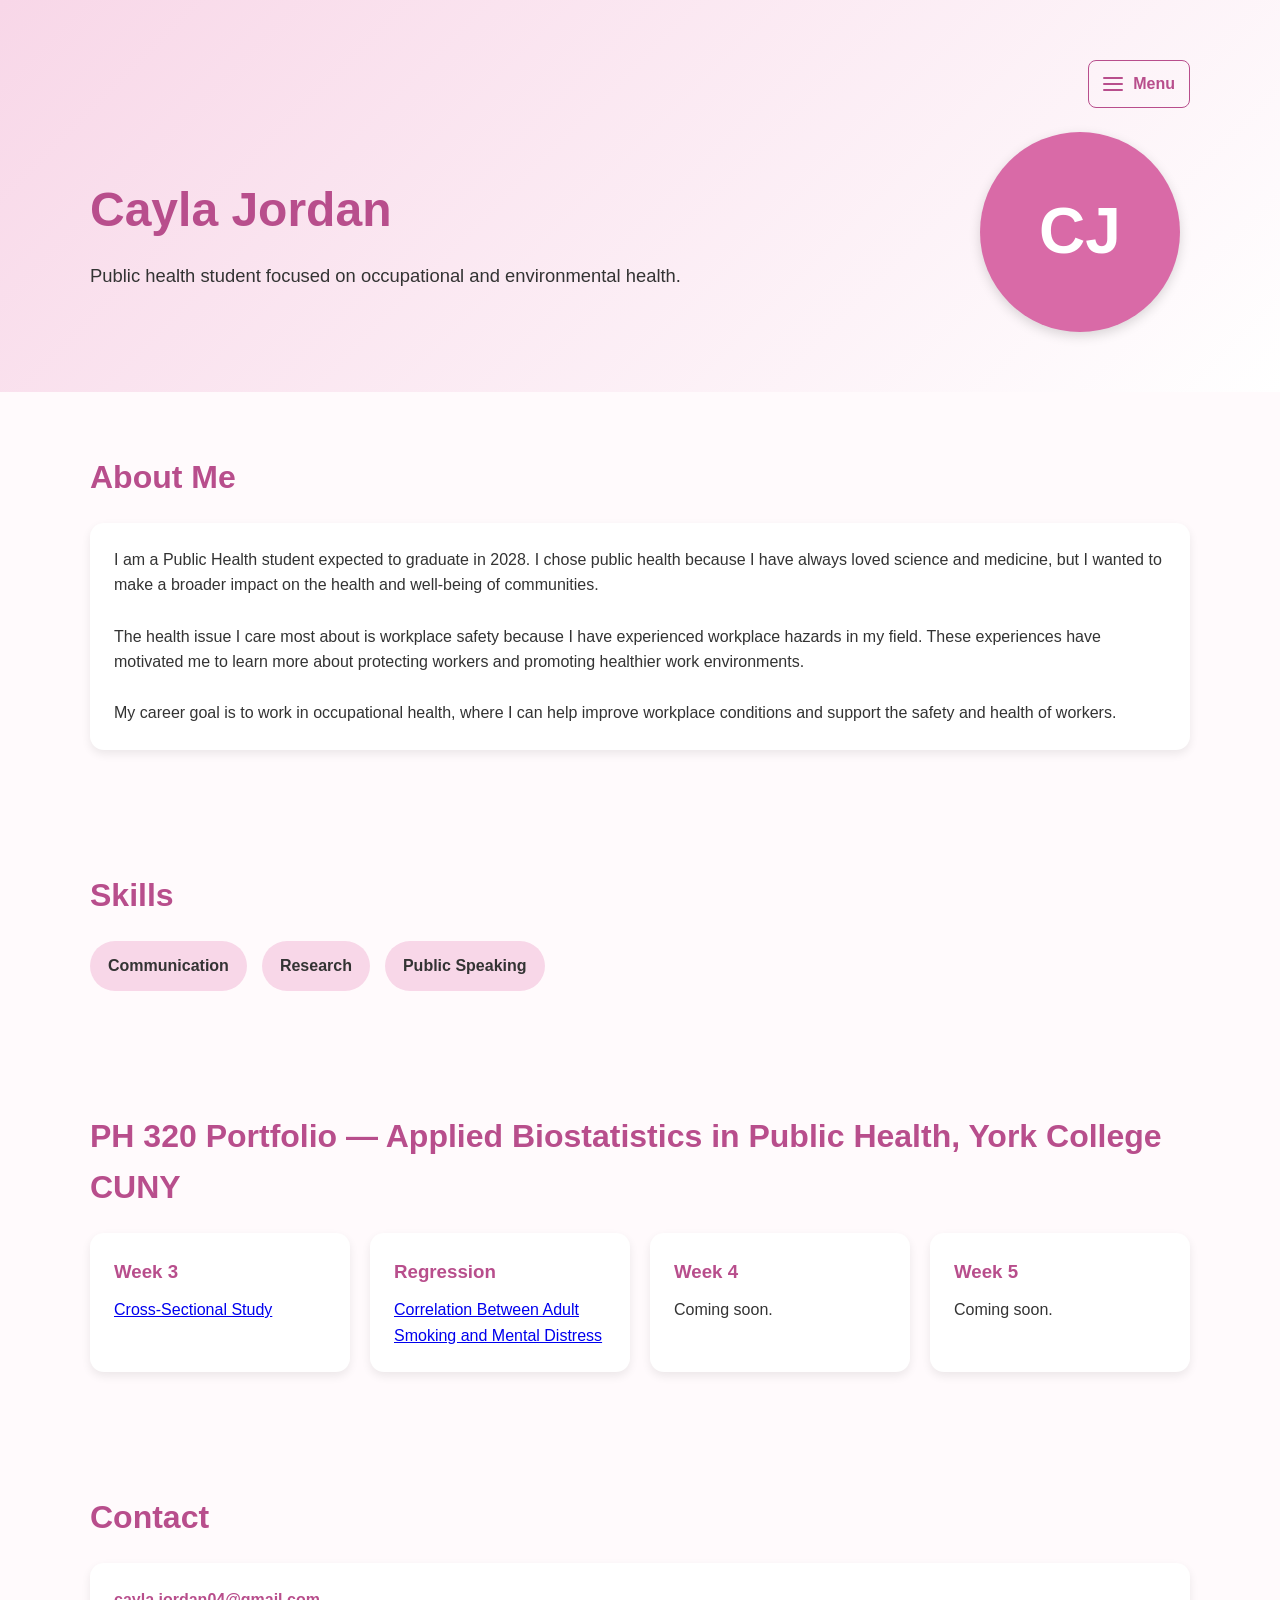
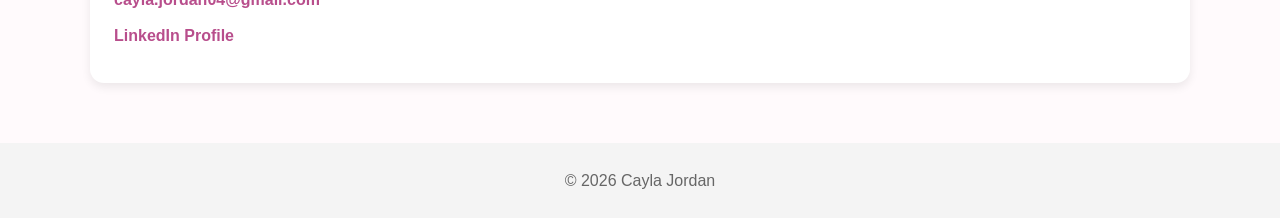
==== index.html @ 88ec2f7d "Add Vercel preview to hamburger menu Co-authored-by: Copilot App <223556219+Copilot@users.noreply.gi" ====
<!DOCTYPE html>
<html lang="en">
<head>
    <meta charset="UTF-8">
    <meta name="viewport" content="width=device-width, initial-scale=1.0">
    <title>Cayla Jordan | Public Health Portfolio</title>
    <style>
        * {
            margin: 0;
            padding: 0;
            box-sizing: border-box;
        }

        :root {
            --primary: #d96aa7;
            --secondary: #f8d7e8;
            --accent: #b84e8c;
            --text: #333333;
            --background: #fffafc;
            --card: #ffffff;
        }

        body {
            font-family: Arial, Helvetica, sans-serif;
            background: var(--background);
            color: var(--text);
            line-height: 1.6;
        }

        .container {
            width: 90%;
            max-width: 1100px;
            margin: 0 auto;
        }

        header {
            background: linear-gradient(135deg, var(--secondary), #ffffff);
            padding: 60px 20px;
        }

        .site-nav {
            display: flex;
            justify-content: flex-end;
            margin-bottom: 24px;
        }

        .menu {
            position: relative;
        }

        .menu summary {
            display: flex;
            align-items: center;
            gap: 10px;
            padding: 10px 14px;
            border: 1px solid var(--accent);
            border-radius: 8px;
            color: var(--accent);
            cursor: pointer;
            font-weight: bold;
            list-style: none;
        }

        .menu summary::-webkit-details-marker {
            display: none;
        }

        .menu summary:focus-visible,
        .menu a:focus-visible {
            outline: 3px solid var(--accent);
            outline-offset: 3px;
        }

        .menu-icon,
        .menu-icon::before,
        .menu-icon::after {
            display: block;
            width: 20px;
            height: 2px;
            border-radius: 2px;
            background: currentColor;
        }

        .menu-icon {
            position: relative;
        }

        .menu-icon::before,
        .menu-icon::after {
            position: absolute;
            left: 0;
            content: "";
        }

        .menu-icon::before {
            top: -6px;
        }

        .menu-icon::after {
            top: 6px;
        }

        .menu-links {
            position: absolute;
            top: calc(100% + 8px);
            right: 0;
            z-index: 1;
            min-width: 220px;
            padding: 8px;
            border-radius: 10px;
            background: var(--card);
            box-shadow: 0 4px 14px rgba(0,0,0,0.15);
            list-style: none;
        }

        .menu-links a {
            display: block;
            padding: 10px 12px;
            border-radius: 6px;
            color: var(--text);
            text-decoration: none;
        }

        .menu-links a:hover {
            background: var(--secondary);
        }

        .hero {
            display: flex;
            align-items: center;
            justify-content: space-between;
            gap: 40px;
            flex-wrap: wrap;
        }

        .hero-text {
            flex: 1;
            min-width: 280px;
        }

        .hero-text h1 {
            font-size: 3rem;
            color: var(--accent);
            margin-bottom: 12px;
        }

        .hero-text p {
            font-size: 1.15rem;
        }

        .photo-area {
            flex: 0 0 220px;
            display: flex;
            justify-content: center;
        }

        .initials-circle {
            width: 200px;
            height: 200px;
            border-radius: 50%;
            background: var(--primary);
            color: white;
            display: flex;
            align-items: center;
            justify-content: center;
            font-size: 4rem;
            font-weight: bold;
            box-shadow: 0 4px 12px rgba(0,0,0,0.15);
        }

        section {
            padding: 60px 0;
        }

        h2 {
            color: var(--accent);
            margin-bottom: 20px;
            font-size: 2rem;
        }

        .card {
            background: var(--card);
            padding: 24px;
            border-radius: 14px;
            box-shadow: 0 4px 10px rgba(0,0,0,0.08);
        }

        .skills-list {
            display: flex;
            flex-wrap: wrap;
            gap: 15px;
        }

        .skill {
            background: var(--secondary);
            color: var(--text);
            padding: 12px 18px;
            border-radius: 25px;
            font-weight: bold;
        }

        .portfolio-grid {
            display: grid;
            grid-template-columns: repeat(auto-fit, minmax(240px, 1fr));
            gap: 20px;
            margin-top: 20px;
        }

        .portfolio-card {
            background: white;
            border-radius: 14px;
            padding: 24px;
            box-shadow: 0 4px 10px rgba(0,0,0,0.08);
        }

        .portfolio-card h3 {
            color: var(--accent);
            margin-bottom: 10px;
        }

        .contact-links a {
            color: var(--accent);
            text-decoration: none;
            display: block;
            margin-bottom: 10px;
            font-weight: bold;
        }

        .contact-links a:hover {
            text-decoration: underline;
        }

        footer {
            text-align: center;
            padding: 25px;
            background: #f4f4f4;
            color: #666;
        }

        @media (max-width: 768px) {
            .hero {
                text-align: center;
                justify-content: center;
            }

            .hero-text h1 {
                font-size: 2.3rem;
            }

            .initials-circle {
                width: 170px;
                height: 170px;
                font-size: 3rem;
            }
        }
    </style>
</head>
<body>

    <header>
        <div class="container">
            <nav class="site-nav" aria-label="Main navigation">
                <details class="menu">
                    <summary aria-label="Toggle navigation menu">
                        <span class="menu-icon" aria-hidden="true"></span>
                        Menu
                    </summary>
                    <ul class="menu-links">
                        <li><a href="#about">About Me</a></li>
                        <li><a href="#skills">Skills</a></li>
                        <li><a href="#portfolio">Portfolio</a></li>
                        <li><a href="cross-sectional.html">Week 3: Cross-Sectional Study</a></li>
                        <li><a href="regression.html">Correlation Between Adult Smoking and Mental Distress</a></li>
                        <li><a href="https://ph-320-jlz5vsaa9-york19.vercel.app/regression.html" target="_blank" rel="noopener noreferrer">Regression Page Preview</a></li>
                        <li><a href="#contact">Contact</a></li>
                    </ul>
                </details>
            </nav>
            <div class="hero">
                <div class="hero-text">
                    <h1>Cayla Jordan</h1>
                    <p>Public health student focused on occupational and environmental health.</p>
                </div>

                <div class="photo-area">
                    <!-- Replace the line below with: <img src="photo.jpg" alt="Cayla Jordan" style="width:200px;height:200px;border-radius:50%;object-fit:cover;"> -->
                    <div class="initials-circle">CJ</div>
                </div>
            </div>
        </div>
    </header>

    <section id="about">
        <div class="container">
            <h2>About Me</h2>
            <div class="card">
                <p>
                    I am a Public Health student expected to graduate in 2028. I chose public health because I have always loved science and medicine, but I wanted to make a broader impact on the health and well-being of communities.
                </p>
                <br>
                <p>
                    The health issue I care most about is workplace safety because I have experienced workplace hazards in my field. These experiences have motivated me to learn more about protecting workers and promoting healthier work environments.
                </p>
                <br>
                <p>
                    My career goal is to work in occupational health, where I can help improve workplace conditions and support the safety and health of workers.
                </p>
            </div>
        </div>
    </section>

    <section id="skills">
        <div class="container">
            <h2>Skills</h2>
            <div class="skills-list">
                <div class="skill">Communication</div>
                <div class="skill">Research</div>
                <div class="skill">Public Speaking</div>
            </div>
        </div>
    </section>

    <section id="portfolio">
        <div class="container">
            <h2>PH 320 Portfolio — Applied Biostatistics in Public Health, York College CUNY</h2>

            <div class="portfolio-grid">

                <div class="portfolio-card">
                    <h3>Week 3</h3>
                    <p><a href="cross-sectional.html">Cross-Sectional Study</a></p>
                </div>

                <div class="portfolio-card">
                    <h3>Regression</h3>
                    <p><a href="regression.html">Correlation Between Adult Smoking and Mental Distress</a></p>
                </div>

                <div class="portfolio-card">
                    <h3>Week 4</h3>
                    <p>Coming soon.</p>
                </div>

                <div class="portfolio-card">
                    <h3>Week 5</h3>
                    <p>Coming soon.</p>
                </div>

            </div>
        </div>
    </section>

    <section id="contact">
        <div class="container">
            <h2>Contact</h2>
            <div class="card contact-links">
                <a href="mailto:cayla.jordan04@gmail.com">cayla.jordan04@gmail.com</a>
                <a href="https://www.linkedin.com/in/cayla-jordan-3b4b7b316/" target="_blank" rel="noopener noreferrer">
                    LinkedIn Profile
                </a>
            </div>
        </div>
    </section>

    <footer>
        <p>&copy; 2026 Cayla Jordan</p>
    </footer>

</body>
</html>
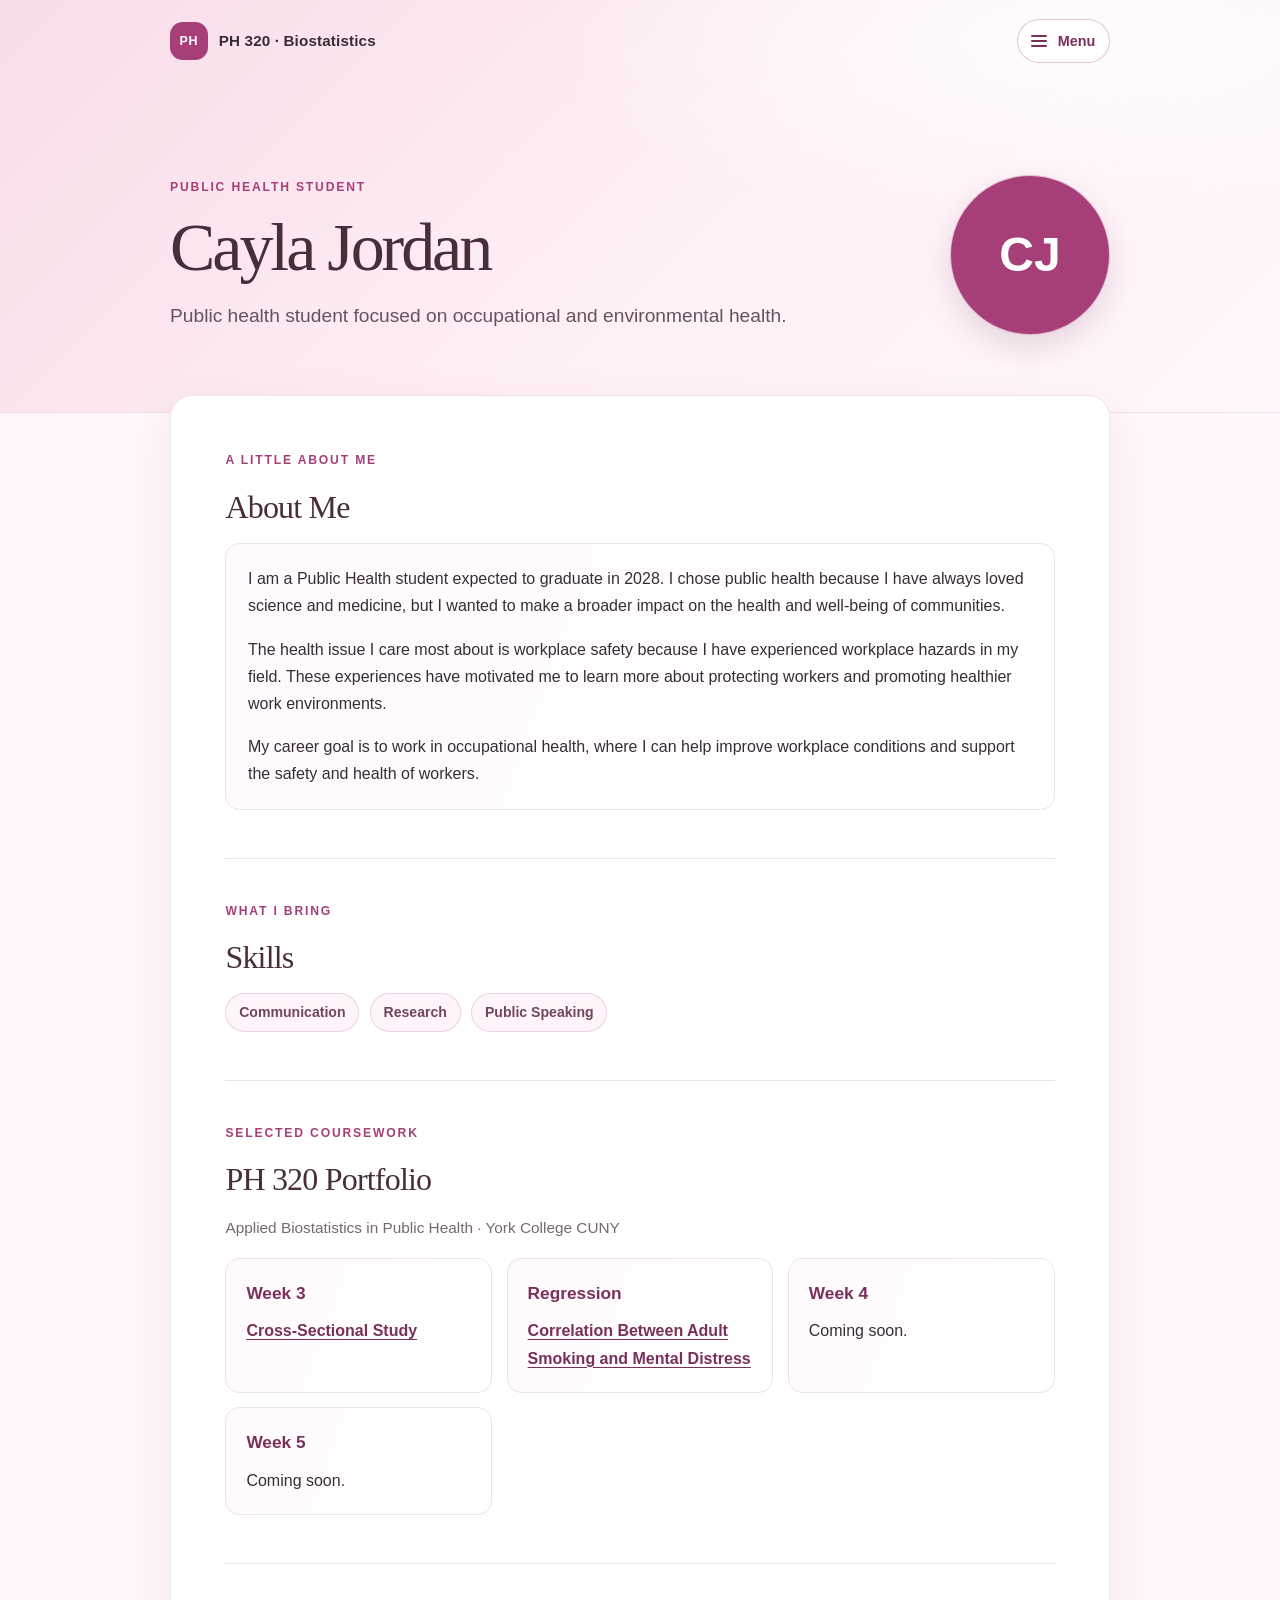
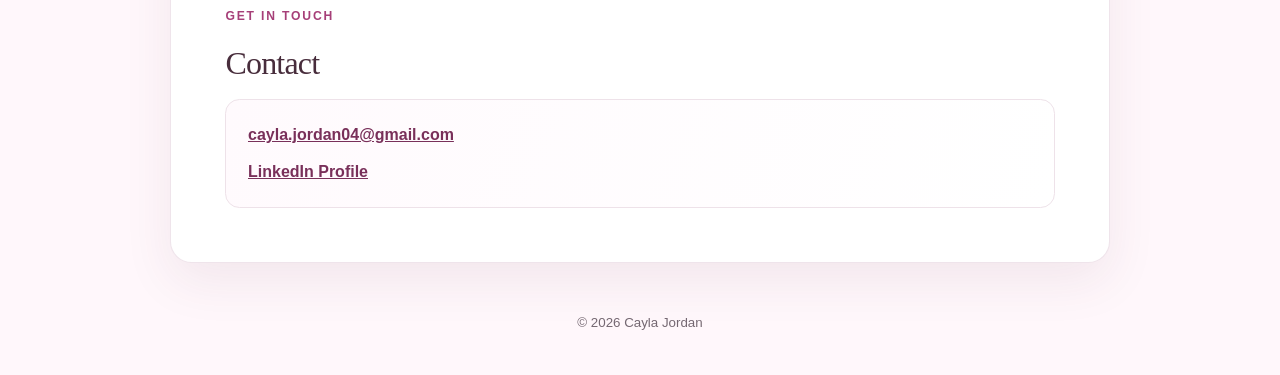
==== commit 8e8f2e0a: "Unify portfolio page styling Co-authored-by: Copilot App <223556219+Copilot@users.noreply.github.com" ====
--- a/index.html
+++ b/index.html
@@ -2,369 +2,110 @@
 <html lang="en">
 <head>
     <meta charset="UTF-8">
-    <meta name="viewport" content="width=device-width, initial-scale=1.0">
+    <meta name="viewport" content="width=device-width, initial-scale=1">
+    <meta name="theme-color" content="#fff7fb">
     <title>Cayla Jordan | Public Health Portfolio</title>
-    <style>
-        * {
-            margin: 0;
-            padding: 0;
-            box-sizing: border-box;
-        }
-
-        :root {
-            --primary: #d96aa7;
-            --secondary: #f8d7e8;
-            --accent: #b84e8c;
-            --text: #333333;
-            --background: #fffafc;
-            --card: #ffffff;
-        }
-
-        body {
-            font-family: Arial, Helvetica, sans-serif;
-            background: var(--background);
-            color: var(--text);
-            line-height: 1.6;
-        }
-
-        .container {
-            width: 90%;
-            max-width: 1100px;
-            margin: 0 auto;
-        }
-
-        header {
-            background: linear-gradient(135deg, var(--secondary), #ffffff);
-            padding: 60px 20px;
-        }
-
-        .site-nav {
-            display: flex;
-            justify-content: flex-end;
-            margin-bottom: 24px;
-        }
-
-        .menu {
-            position: relative;
-        }
-
-        .menu summary {
-            display: flex;
-            align-items: center;
-            gap: 10px;
-            padding: 10px 14px;
-            border: 1px solid var(--accent);
-            border-radius: 8px;
-            color: var(--accent);
-            cursor: pointer;
-            font-weight: bold;
-            list-style: none;
-        }
-
-        .menu summary::-webkit-details-marker {
-            display: none;
-        }
-
-        .menu summary:focus-visible,
-        .menu a:focus-visible {
-            outline: 3px solid var(--accent);
-            outline-offset: 3px;
-        }
-
-        .menu-icon,
-        .menu-icon::before,
-        .menu-icon::after {
-            display: block;
-            width: 20px;
-            height: 2px;
-            border-radius: 2px;
-            background: currentColor;
-        }
-
-        .menu-icon {
-            position: relative;
-        }
-
-        .menu-icon::before,
-        .menu-icon::after {
-            position: absolute;
-            left: 0;
-            content: "";
-        }
-
-        .menu-icon::before {
-            top: -6px;
-        }
-
-        .menu-icon::after {
-            top: 6px;
-        }
-
-        .menu-links {
-            position: absolute;
-            top: calc(100% + 8px);
-            right: 0;
-            z-index: 1;
-            min-width: 220px;
-            padding: 8px;
-            border-radius: 10px;
-            background: var(--card);
-            box-shadow: 0 4px 14px rgba(0,0,0,0.15);
-            list-style: none;
-        }
-
-        .menu-links a {
-            display: block;
-            padding: 10px 12px;
-            border-radius: 6px;
-            color: var(--text);
-            text-decoration: none;
-        }
-
-        .menu-links a:hover {
-            background: var(--secondary);
-        }
-
-        .hero {
-            display: flex;
-            align-items: center;
-            justify-content: space-between;
-            gap: 40px;
-            flex-wrap: wrap;
-        }
-
-        .hero-text {
-            flex: 1;
-            min-width: 280px;
-        }
-
-        .hero-text h1 {
-            font-size: 3rem;
-            color: var(--accent);
-            margin-bottom: 12px;
-        }
-
-        .hero-text p {
-            font-size: 1.15rem;
-        }
-
-        .photo-area {
-            flex: 0 0 220px;
-            display: flex;
-            justify-content: center;
-        }
-
-        .initials-circle {
-            width: 200px;
-            height: 200px;
-            border-radius: 50%;
-            background: var(--primary);
-            color: white;
-            display: flex;
-            align-items: center;
-            justify-content: center;
-            font-size: 4rem;
-            font-weight: bold;
-            box-shadow: 0 4px 12px rgba(0,0,0,0.15);
-        }
-
-        section {
-            padding: 60px 0;
-        }
-
-        h2 {
-            color: var(--accent);
-            margin-bottom: 20px;
-            font-size: 2rem;
-        }
-
-        .card {
-            background: var(--card);
-            padding: 24px;
-            border-radius: 14px;
-            box-shadow: 0 4px 10px rgba(0,0,0,0.08);
-        }
-
-        .skills-list {
-            display: flex;
-            flex-wrap: wrap;
-            gap: 15px;
-        }
-
-        .skill {
-            background: var(--secondary);
-            color: var(--text);
-            padding: 12px 18px;
-            border-radius: 25px;
-            font-weight: bold;
-        }
-
-        .portfolio-grid {
-            display: grid;
-            grid-template-columns: repeat(auto-fit, minmax(240px, 1fr));
-            gap: 20px;
-            margin-top: 20px;
-        }
-
-        .portfolio-card {
-            background: white;
-            border-radius: 14px;
-            padding: 24px;
-            box-shadow: 0 4px 10px rgba(0,0,0,0.08);
-        }
-
-        .portfolio-card h3 {
-            color: var(--accent);
-            margin-bottom: 10px;
-        }
-
-        .contact-links a {
-            color: var(--accent);
-            text-decoration: none;
-            display: block;
-            margin-bottom: 10px;
-            font-weight: bold;
-        }
-
-        .contact-links a:hover {
-            text-decoration: underline;
-        }
-
-        footer {
-            text-align: center;
-            padding: 25px;
-            background: #f4f4f4;
-            color: #666;
-        }
-
-        @media (max-width: 768px) {
-            .hero {
-                text-align: center;
-                justify-content: center;
-            }
-
-            .hero-text h1 {
-                font-size: 2.3rem;
-            }
-
-            .initials-circle {
-                width: 170px;
-                height: 170px;
-                font-size: 3rem;
-            }
-        }
-    </style>
+    <link rel="stylesheet" href="site.css">
 </head>
 <body>
+    <header class="site-header">
+        <nav class="nav-bar" aria-label="Main navigation">
+            <a class="brand" href="index.html">
+                <span class="brand-mark" aria-hidden="true">PH</span>
+                <span>PH 320 <span aria-hidden="true">·</span> Biostatistics</span>
+            </a>
+            <details class="menu">
+                <summary aria-label="Toggle navigation menu">
+                    <span class="menu-icon" aria-hidden="true"></span>
+                    Menu
+                </summary>
+                <ul class="menu-links">
+                    <li><a href="index.html#about">About Me</a></li>
+                    <li><a href="index.html#skills">Skills</a></li>
+                    <li><a href="index.html#portfolio">Portfolio</a></li>
+                    <li><a href="cross-sectional.html">Week 3: Cross-Sectional Study</a></li>
+                    <li><a href="regression.html">Correlation Between Adult Smoking and Mental Distress</a></li>
+                    <li><a href="ttest.html">T-test: Does Your Writing Hand Beat Your Other Hand?</a></li>
+                    <li><a href="index.html#contact">Contact</a></li>
+                </ul>
+            </details>
+        </nav>
 
-    <header>
-        <div class="container">
-            <nav class="site-nav" aria-label="Main navigation">
-                <details class="menu">
-                    <summary aria-label="Toggle navigation menu">
-                        <span class="menu-icon" aria-hidden="true"></span>
-                        Menu
-                    </summary>
-                    <ul class="menu-links">
-                        <li><a href="#about">About Me</a></li>
-                        <li><a href="#skills">Skills</a></li>
-                        <li><a href="#portfolio">Portfolio</a></li>
-                        <li><a href="cross-sectional.html">Week 3: Cross-Sectional Study</a></li>
-                        <li><a href="regression.html">Correlation Between Adult Smoking and Mental Distress</a></li>
-                        <li><a href="https://ph-320-jlz5vsaa9-york19.vercel.app/regression.html" target="_blank" rel="noopener noreferrer">Regression Page Preview</a></li>
-                        <li><a href="#contact">Contact</a></li>
-                    </ul>
-                </details>
-            </nav>
-            <div class="hero">
-                <div class="hero-text">
-                    <h1>Cayla Jordan</h1>
-                    <p>Public health student focused on occupational and environmental health.</p>
-                </div>
-
-                <div class="photo-area">
-                    <!-- Replace the line below with: <img src="photo.jpg" alt="Cayla Jordan" style="width:200px;height:200px;border-radius:50%;object-fit:cover;"> -->
-                    <div class="initials-circle">CJ</div>
-                </div>
+        <div class="hero home-hero">
+            <div class="hero-copy">
+                <p class="eyebrow">Public Health Student</p>
+                <h1>Cayla Jordan</h1>
+                <p class="hero-description">Public health student focused on occupational and environmental health.</p>
             </div>
+            <div class="initials-circle" aria-label="Cayla Jordan">CJ</div>
         </div>
     </header>
 
-    <section id="about">
-        <div class="container">
+    <main class="page-main">
+        <section id="about">
+            <p class="eyebrow">A little about me</p>
             <h2>About Me</h2>
-            <div class="card">
+            <div class="copy-card">
                 <p>
                     I am a Public Health student expected to graduate in 2028. I chose public health because I have always loved science and medicine, but I wanted to make a broader impact on the health and well-being of communities.
                 </p>
-                <br>
                 <p>
                     The health issue I care most about is workplace safety because I have experienced workplace hazards in my field. These experiences have motivated me to learn more about protecting workers and promoting healthier work environments.
                 </p>
-                <br>
                 <p>
                     My career goal is to work in occupational health, where I can help improve workplace conditions and support the safety and health of workers.
                 </p>
             </div>
-        </div>
-    </section>
+        </section>
 
-    <section id="skills">
-        <div class="container">
+        <section id="skills">
+            <p class="eyebrow">What I bring</p>
             <h2>Skills</h2>
             <div class="skills-list">
-                <div class="skill">Communication</div>
-                <div class="skill">Research</div>
-                <div class="skill">Public Speaking</div>
+                <span class="skill">Communication</span>
+                <span class="skill">Research</span>
+                <span class="skill">Public Speaking</span>
             </div>
-        </div>
-    </section>
+        </section>
 
-    <section id="portfolio">
-        <div class="container">
-            <h2>PH 320 Portfolio — Applied Biostatistics in Public Health, York College CUNY</h2>
-
+        <section id="portfolio">
+            <p class="eyebrow">Selected coursework</p>
+            <h2>PH 320 Portfolio</h2>
+            <p class="section-intro">Applied Biostatistics in Public Health · York College CUNY</p>
             <div class="portfolio-grid">
-
-                <div class="portfolio-card">
+                <article class="portfolio-card">
                     <h3>Week 3</h3>
                     <p><a href="cross-sectional.html">Cross-Sectional Study</a></p>
-                </div>
-
-                <div class="portfolio-card">
+                </article>
+                <article class="portfolio-card">
                     <h3>Regression</h3>
                     <p><a href="regression.html">Correlation Between Adult Smoking and Mental Distress</a></p>
-                </div>
-
-                <div class="portfolio-card">
+                </article>
+                <article class="portfolio-card">
                     <h3>Week 4</h3>
                     <p>Coming soon.</p>
-                </div>
-
-                <div class="portfolio-card">
+                </article>
+                <article class="portfolio-card">
                     <h3>Week 5</h3>
                     <p>Coming soon.</p>
-                </div>
+                </article>
+            </div>
+        </section>
 
-            </div>
-        </div>
-    </section>
-
-    <section id="contact">
-        <div class="container">
+        <section id="contact">
+            <p class="eyebrow">Get in touch</p>
             <h2>Contact</h2>
-            <div class="card contact-links">
+            <div class="copy-card contact-links">
                 <a href="mailto:cayla.jordan04@gmail.com">cayla.jordan04@gmail.com</a>
                 <a href="https://www.linkedin.com/in/cayla-jordan-3b4b7b316/" target="_blank" rel="noopener noreferrer">
                     LinkedIn Profile
                 </a>
             </div>
-        </div>
-    </section>
+        </section>
+    </main>
 
-    <footer>
-        <p>&copy; 2026 Cayla Jordan</p>
+    <footer class="site-footer">
+        <small>&copy; 2026 Cayla Jordan</small>
     </footer>
-
 </body>
 </html>
--- a/site.css
+++ b/site.css
@@ -0,0 +1,558 @@
+:root {
+  color-scheme: light;
+  font-family: Arial, Helvetica, sans-serif;
+  color: #382d36;
+  background: #fff7fb;
+  font-synthesis: none;
+  text-rendering: optimizeLegibility;
+  --ink: #382d36;
+  --muted: #756872;
+  --accent: #a63f78;
+  --accent-dark: #79305a;
+  --pink: #f7dce9;
+  --paper: #fff;
+  --line: #eee2e9;
+  --shadow: 0 18px 50px rgba(90, 43, 69, 0.08);
+}
+
+* {
+  box-sizing: border-box;
+}
+
+html {
+  scroll-behavior: smooth;
+}
+
+body {
+  min-width: 320px;
+  margin: 0;
+  background: #fff7fb;
+  color: var(--ink);
+  line-height: 1.7;
+}
+
+a {
+  color: var(--accent-dark);
+}
+
+a:focus-visible,
+summary:focus-visible {
+  outline: 3px solid #cf76a2;
+  outline-offset: 4px;
+  border-radius: 3px;
+}
+
+.site-header {
+  border-bottom: 1px solid #f1dce7;
+  background:
+    radial-gradient(ellipse at 85% 10%, rgba(255, 255, 255, 0.78), transparent 36%),
+    linear-gradient(135deg, #f8dce9 0%, #fff0f6 55%, #fff7fb 100%);
+}
+
+.nav-bar,
+.hero,
+.page-main,
+.site-footer {
+  width: min(100% - 2.5rem, 940px);
+  margin-inline: auto;
+}
+
+.nav-bar {
+  display: flex;
+  align-items: center;
+  justify-content: space-between;
+  gap: 1rem;
+  padding-block: 1.2rem;
+}
+
+.brand {
+  display: inline-flex;
+  align-items: center;
+  gap: 0.7rem;
+  color: var(--ink);
+  font-size: 0.95rem;
+  font-weight: 700;
+  letter-spacing: 0.01em;
+  text-decoration: none;
+}
+
+.brand-mark {
+  display: grid;
+  width: 2.35rem;
+  aspect-ratio: 1;
+  place-items: center;
+  border-radius: 0.8rem;
+  background: var(--accent);
+  color: white;
+  font-size: 0.78rem;
+  letter-spacing: 0.06em;
+}
+
+.menu {
+  position: relative;
+}
+
+.menu summary {
+  display: inline-flex;
+  align-items: center;
+  gap: 0.65rem;
+  padding: 0.55rem 0.85rem;
+  border: 1px solid rgba(166, 63, 120, 0.3);
+  border-radius: 999px;
+  background: rgba(255, 255, 255, 0.55);
+  color: var(--accent-dark);
+  cursor: pointer;
+  font-size: 0.9rem;
+  font-weight: 700;
+  list-style: none;
+}
+
+.menu summary::-webkit-details-marker {
+  display: none;
+}
+
+.menu-icon,
+.menu-icon::before,
+.menu-icon::after {
+  display: block;
+  width: 1rem;
+  height: 2px;
+  border-radius: 2px;
+  background: currentColor;
+}
+
+.menu-icon {
+  position: relative;
+}
+
+.menu-icon::before,
+.menu-icon::after {
+  position: absolute;
+  left: 0;
+  content: "";
+}
+
+.menu-icon::before {
+  top: -5px;
+}
+
+.menu-icon::after {
+  top: 5px;
+}
+
+.menu-links {
+  position: absolute;
+  top: calc(100% + 0.6rem);
+  right: 0;
+  z-index: 2;
+  width: max-content;
+  min-width: 230px;
+  max-width: min(340px, calc(100vw - 2rem));
+  margin: 0;
+  padding: 0.5rem;
+  border: 1px solid var(--line);
+  border-radius: 0.9rem;
+  background: var(--paper);
+  box-shadow: var(--shadow);
+  list-style: none;
+}
+
+.menu-links a {
+  display: block;
+  padding: 0.6rem 0.75rem;
+  border-radius: 0.55rem;
+  color: var(--ink);
+  font-size: 0.9rem;
+  text-decoration: none;
+}
+
+.menu-links a:hover {
+  background: #fff4f9;
+  color: var(--accent-dark);
+}
+
+.hero {
+  padding-block: clamp(3rem, 8vw, 5.8rem) clamp(3rem, 7vw, 4.8rem);
+}
+
+.home-hero {
+  display: flex;
+  align-items: center;
+  justify-content: space-between;
+  gap: 2.5rem;
+}
+
+.hero-copy {
+  max-width: 690px;
+}
+
+.eyebrow {
+  margin: 0 0 0.8rem;
+  color: var(--accent);
+  font-size: 0.76rem;
+  font-weight: 700;
+  letter-spacing: 0.15em;
+  text-transform: uppercase;
+}
+
+h1,
+h2,
+h3,
+p {
+  margin-top: 0;
+}
+
+h1,
+h2 {
+  color: #482d3c;
+  font-family: Georgia, "Times New Roman", serif;
+  font-weight: 500;
+}
+
+h1 {
+  max-width: 780px;
+  margin-bottom: 1rem;
+  font-size: clamp(2.35rem, 6vw, 4.25rem);
+  letter-spacing: -0.045em;
+  line-height: 1.08;
+}
+
+h2 {
+  margin-bottom: 1rem;
+  font-size: clamp(1.55rem, 3vw, 2rem);
+  letter-spacing: -0.025em;
+  line-height: 1.25;
+}
+
+h3 {
+  margin-bottom: 0.6rem;
+  color: var(--accent-dark);
+  font-size: 1.08rem;
+}
+
+.hero-description,
+.meta {
+  max-width: 650px;
+  margin-bottom: 0;
+  color: #65535e;
+  font-size: clamp(1.05rem, 2vw, 1.2rem);
+}
+
+.study-tags {
+  display: flex;
+  flex-wrap: wrap;
+  gap: 0.55rem;
+  margin: 1.5rem 0 0;
+  padding: 0;
+  list-style: none;
+}
+
+.study-tags li {
+  padding: 0.35rem 0.75rem;
+  border: 1px solid rgba(166, 63, 120, 0.18);
+  border-radius: 999px;
+  background: rgba(255, 255, 255, 0.58);
+  color: #71465c;
+  font-size: 0.84rem;
+  font-weight: 600;
+}
+
+.meta {
+  margin-top: 1rem;
+  font-size: 0.95rem;
+}
+
+.initials-circle {
+  display: grid;
+  width: 10rem;
+  flex: 0 0 10rem;
+  aspect-ratio: 1;
+  place-items: center;
+  border: 1px solid rgba(255, 255, 255, 0.65);
+  border-radius: 50%;
+  background: var(--accent);
+  box-shadow: 0 12px 30px rgba(90, 43, 69, 0.15);
+  color: white;
+  font-size: 3rem;
+  font-weight: 700;
+}
+
+.page-main {
+  position: relative;
+  margin-top: -1.15rem;
+  margin-bottom: 3rem;
+  padding: clamp(1.4rem, 5vw, 3.4rem);
+  border: 1px solid rgba(238, 226, 233, 0.9);
+  border-radius: 1.35rem;
+  background: var(--paper);
+  box-shadow: var(--shadow);
+}
+
+.page-main > section + section,
+.article-section + .article-section {
+  margin-top: 3rem;
+  padding-top: 2.6rem;
+  border-top: 1px solid var(--line);
+}
+
+.page-main p {
+  margin-bottom: 1rem;
+}
+
+.page-main p:last-child {
+  margin-bottom: 0;
+}
+
+.card,
+.copy-card {
+  padding: 1.35rem;
+  border: 1px solid var(--line);
+  border-radius: 0.9rem;
+  background: linear-gradient(110deg, #fffafd, #fff);
+}
+
+.skills-list {
+  display: flex;
+  flex-wrap: wrap;
+  gap: 0.65rem;
+}
+
+.skill,
+.study-tags li {
+  padding: 0.4rem 0.8rem;
+  border: 1px solid rgba(166, 63, 120, 0.18);
+  border-radius: 999px;
+  background: #fff4f9;
+  color: #71465c;
+  font-size: 0.88rem;
+  font-weight: 600;
+}
+
+.portfolio-grid {
+  display: grid;
+  grid-template-columns: repeat(auto-fit, minmax(min(100%, 220px), 1fr));
+  gap: 0.9rem;
+}
+
+.portfolio-card {
+  padding: 1.25rem;
+  border: 1px solid var(--line);
+  border-radius: 0.9rem;
+  background: linear-gradient(110deg, #fffafd, #fff);
+  transition: transform 160ms ease, box-shadow 160ms ease;
+}
+
+.portfolio-card:hover {
+  transform: translateY(-2px);
+  box-shadow: 0 10px 24px rgba(90, 43, 69, 0.08);
+}
+
+.portfolio-card p {
+  margin-bottom: 0;
+}
+
+.portfolio-card a {
+  font-weight: 700;
+  text-decoration-thickness: 1px;
+  text-underline-offset: 3px;
+}
+
+.contact-links a {
+  display: block;
+  width: fit-content;
+  margin-bottom: 0.6rem;
+  font-weight: 700;
+}
+
+.contact-links a:last-child {
+  margin-bottom: 0;
+}
+
+.table-wrap {
+  overflow-x: auto;
+  border: 1px solid var(--line);
+  border-radius: 0.9rem;
+  -webkit-overflow-scrolling: touch;
+}
+
+table {
+  width: 100%;
+  min-width: 660px;
+  border-collapse: collapse;
+  text-align: left;
+}
+
+caption {
+  padding: 0.85rem 1rem;
+  background: #fff9fc;
+  color: var(--muted);
+  font-size: 0.84rem;
+  text-align: left;
+}
+
+th,
+td {
+  padding: 0.9rem 0.85rem;
+  border-top: 1px solid var(--line);
+  vertical-align: middle;
+}
+
+th {
+  background: #fbf2f7;
+  color: #684358;
+  font-size: 0.77rem;
+  letter-spacing: 0.045em;
+  text-transform: uppercase;
+}
+
+tbody tr {
+  transition: background-color 140ms ease;
+}
+
+tbody tr:hover {
+  background: #fff9fc;
+}
+
+td:not(:first-child) {
+  font-variant-numeric: tabular-nums;
+  white-space: nowrap;
+}
+
+td strong {
+  color: #432d3a;
+  font-weight: 700;
+}
+
+.section-intro {
+  color: var(--muted);
+  font-size: 0.96rem;
+}
+
+.writeups {
+  display: grid;
+  gap: 0.9rem;
+  margin: 1.4rem 0 0;
+  padding: 0;
+  list-style: none;
+  counter-reset: result;
+}
+
+.writeups li {
+  position: relative;
+  min-height: 4rem;
+  padding: 1rem 1.2rem 1rem 4rem;
+  border: 1px solid var(--line);
+  border-radius: 0.9rem;
+  background: linear-gradient(110deg, #fffafd, #fff);
+  counter-increment: result;
+}
+
+.writeups li::before {
+  position: absolute;
+  top: 1rem;
+  left: 1rem;
+  display: grid;
+  width: 1.9rem;
+  aspect-ratio: 1;
+  place-items: center;
+  border-radius: 50%;
+  background: var(--pink);
+  color: var(--accent-dark);
+  content: counter(result);
+  font-size: 0.82rem;
+  font-weight: 700;
+}
+
+.writeups p {
+  margin: 0;
+  color: #574a52;
+}
+
+.plain-words {
+  margin: 1.35rem 0 0;
+  padding: 1.2rem 1.35rem;
+  border-left: 4px solid var(--accent);
+  border-radius: 0 0.8rem 0.8rem 0;
+  background: #fff4f9;
+  color: #563d4b;
+  font-size: 1.05rem;
+}
+
+.plain-words p,
+.limitations p {
+  margin: 0;
+}
+
+.limitations {
+  padding: 1.35rem;
+  border-radius: 0.9rem;
+  background: #faf6f8;
+  color: #62545c;
+}
+
+.report-image {
+  display: block;
+  max-width: 100%;
+  height: auto;
+  margin: 1.5rem 0;
+  border: 1px solid var(--line);
+  border-radius: 0.75rem;
+}
+
+.back-link {
+  display: inline-flex;
+  align-items: center;
+  gap: 0.4rem;
+  margin-top: 2.5rem;
+  font-weight: 700;
+  text-decoration-thickness: 1px;
+  text-underline-offset: 4px;
+}
+
+.site-footer {
+  padding: 0 0 2.5rem;
+  color: var(--muted);
+  text-align: center;
+}
+
+.site-footer small {
+  display: block;
+  line-height: 1.8;
+}
+
+@media (max-width: 600px) {
+  .nav-bar,
+  .hero,
+  .page-main,
+  .site-footer {
+    width: min(100% - 1.5rem, 940px);
+  }
+
+  .home-hero {
+    flex-direction: column-reverse;
+    align-items: flex-start;
+    gap: 1.5rem;
+  }
+
+  .initials-circle {
+    width: 7rem;
+    flex-basis: 7rem;
+    font-size: 2.2rem;
+  }
+
+  .page-main {
+    border-radius: 1rem;
+  }
+}
+
+@media (prefers-reduced-motion: reduce) {
+  html {
+    scroll-behavior: auto;
+  }
+
+  *,
+  *::before,
+  *::after {
+    transition-duration: 0.01ms !important;
+  }
+}
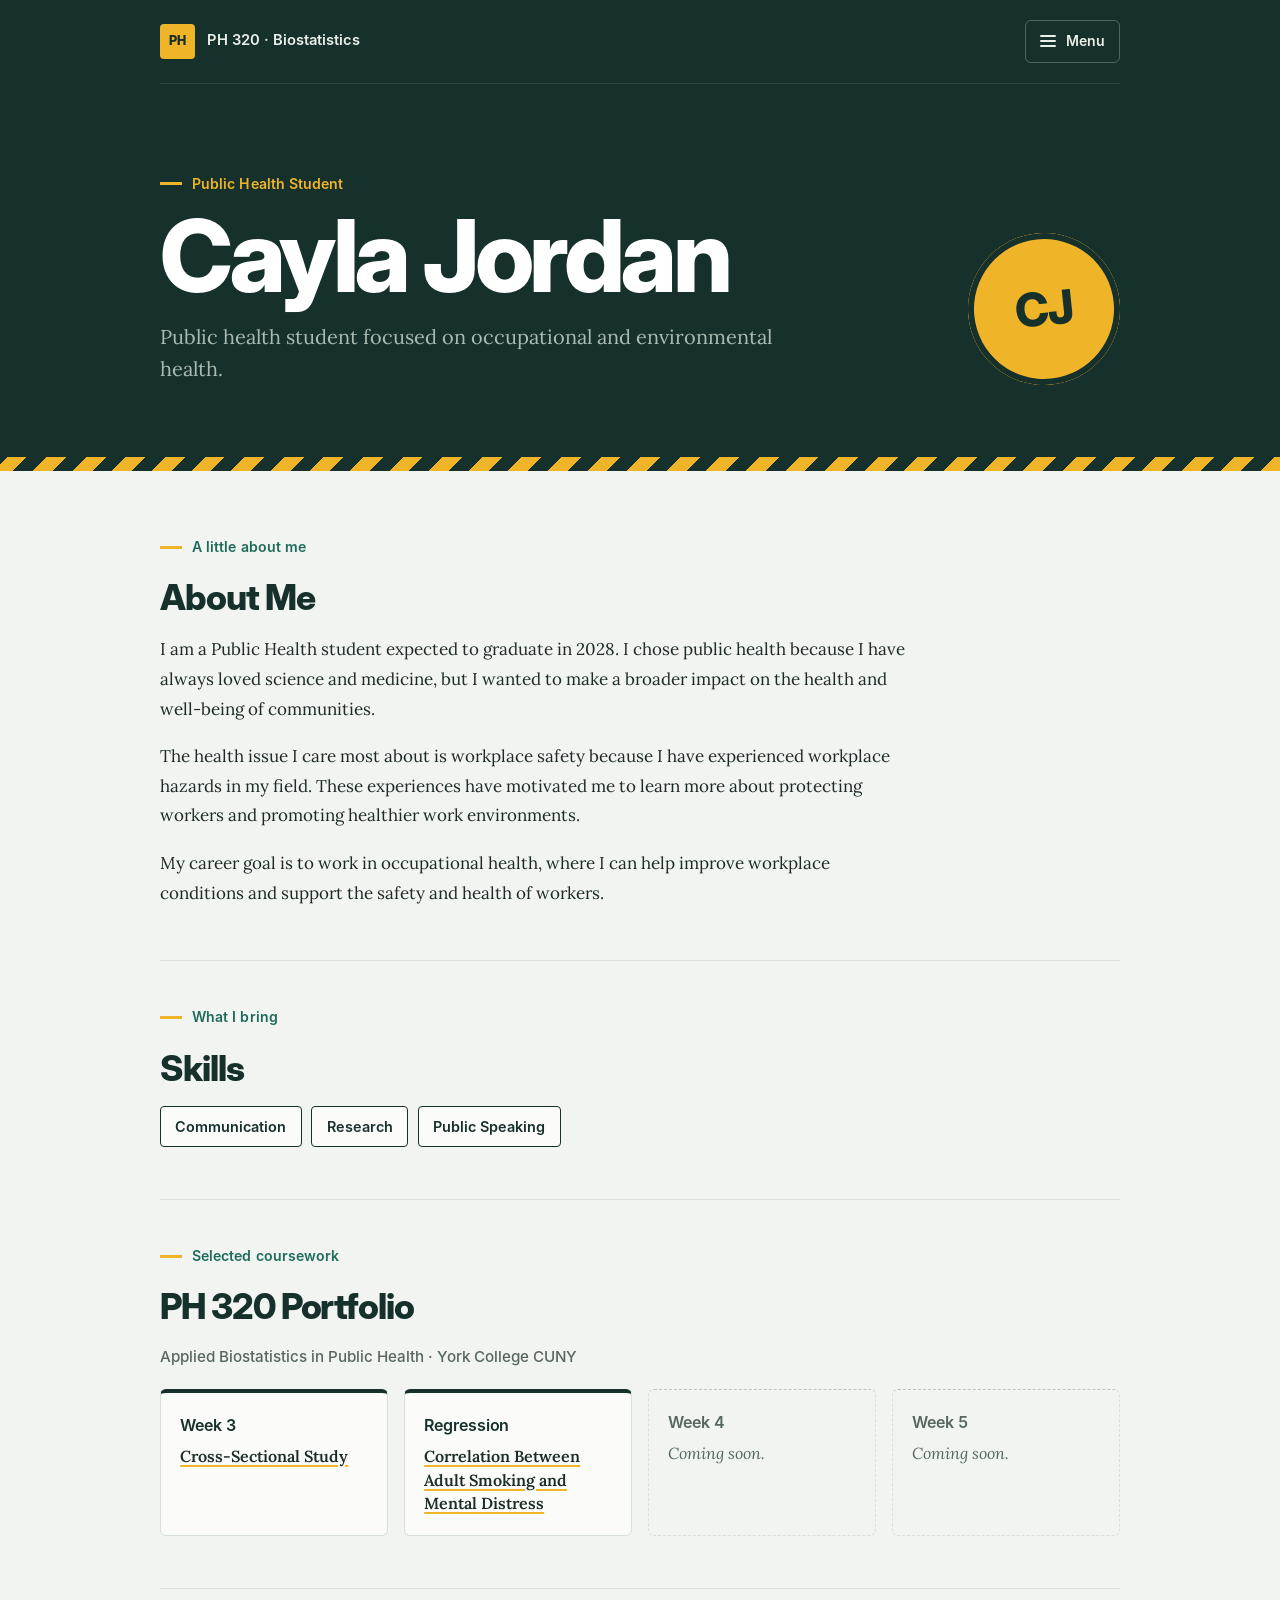
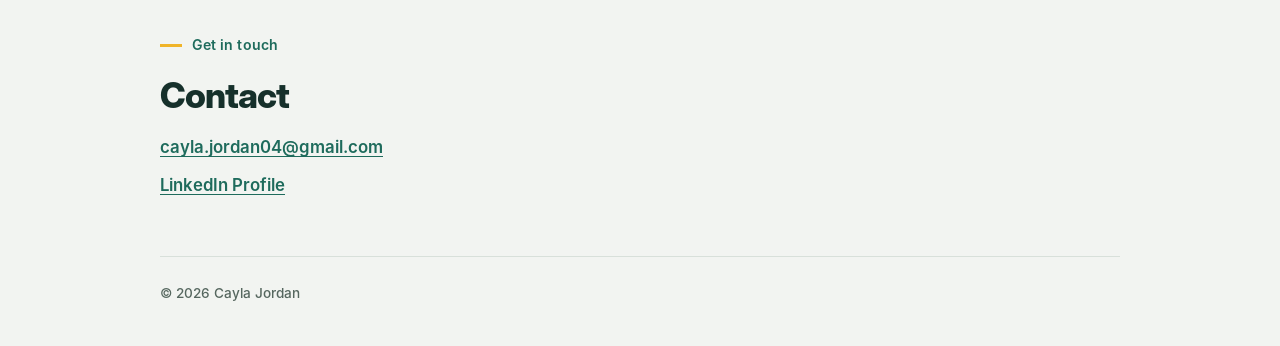
==== commit 77dfed9d: "New field-safety theme: spruce + hi-vis amber, self-hosted Inter/Lora Co-Authored-By: Claude Opus 5." ====
--- a/index.html
+++ b/index.html
@@ -3,7 +3,7 @@
 <head>
     <meta charset="UTF-8">
     <meta name="viewport" content="width=device-width, initial-scale=1">
-    <meta name="theme-color" content="#fff7fb">
+    <meta name="theme-color" content="#16302b">
     <title>Cayla Jordan | Public Health Portfolio</title>
     <link rel="stylesheet" href="site.css">
 </head>
@@ -25,7 +25,7 @@
                     <li><a href="index.html#portfolio">Portfolio</a></li>
                     <li><a href="cross-sectional.html">Week 3: Cross-Sectional Study</a></li>
                     <li><a href="regression.html">Correlation Between Adult Smoking and Mental Distress</a></li>
-                    <li><a href="ttest.html">T-test: Does Your Writing Hand Beat Your Other Hand?</a></li>
+                    <li><a href="ttest.html">T-Test: Writing Speed</a></li>
                     <li><a href="index.html#contact">Contact</a></li>
                 </ul>
             </details>
--- a/site.css
+++ b/site.css
@@ -1,59 +1,143 @@
+/* ------------------------------------------------------------------
+   PH 320 portfolio — "Field safety" theme
+   Spruce ink, sage-white paper, one hi-vis amber signal.
+   Fonts are self-hosted from /fonts (Inter + Lora, SIL OFL 1.1).
+   ------------------------------------------------------------------ */
+
+@font-face {
+  font-family: "Lora";
+  src: url("fonts/Lora-Variable.woff") format("woff");
+  font-weight: 400 700;
+  font-style: normal;
+  font-display: swap;
+}
+
+@font-face {
+  font-family: "Lora";
+  src: url("fonts/Lora-Italic-Variable.woff") format("woff");
+  font-weight: 400 700;
+  font-style: italic;
+  font-display: swap;
+}
+
+@font-face {
+  font-family: "Inter";
+  src: url("fonts/Inter-Medium.woff") format("woff");
+  font-weight: 500;
+  font-display: swap;
+}
+
+@font-face {
+  font-family: "Inter";
+  src: url("fonts/Inter-SemiBold.woff") format("woff");
+  font-weight: 600 700;
+  font-display: swap;
+}
+
+@font-face {
+  font-family: "Inter Display";
+  src: url("fonts/InterDisplay-ExtraBold.woff") format("woff");
+  font-weight: 800;
+  font-display: swap;
+}
+
 :root {
   color-scheme: light;
-  font-family: Arial, Helvetica, sans-serif;
-  color: #382d36;
-  background: #fff7fb;
+
+  --spruce: #16302b;
+  --spruce-2: #1f4039;
+  --paper: #f2f4f1;
+  --sheet: #fbfcfa;
+  --ink: #1c2b27;
+  --muted: #56675f;
+  --line: #d8e0da;
+  --teal: #1e6b5c;
+  --amber: #f0b429;
+  --amber-soft: #fcf0cc;
+  --on-dark: #e9efe9;
+  --on-dark-muted: #a9bbb2;
+
+  --sans: "Inter", "Helvetica Neue", Arial, sans-serif;
+  --display: "Inter Display", "Inter", "Helvetica Neue", Arial, sans-serif;
+  --serif: "Lora", Georgia, "Times New Roman", serif;
+
+  --measure: 68ch;
+  --radius: 6px;
+}
+
+*,
+*::before,
+*::after {
+  box-sizing: border-box;
+}
+
+html {
+  scroll-behavior: smooth;
+  -webkit-text-size-adjust: 100%;
+}
+
+body {
+  margin: 0;
+  background: var(--paper);
+  color: var(--ink);
+  font-family: var(--serif);
+  font-size: 1.0625rem;
+  line-height: 1.75;
   font-synthesis: none;
   text-rendering: optimizeLegibility;
-  --ink: #382d36;
-  --muted: #756872;
-  --accent: #a63f78;
-  --accent-dark: #79305a;
-  --pink: #f7dce9;
-  --paper: #fff;
-  --line: #eee2e9;
-  --shadow: 0 18px 50px rgba(90, 43, 69, 0.08);
-}
-
-* {
-  box-sizing: border-box;
-}
-
-html {
-  scroll-behavior: smooth;
-}
-
-body {
-  min-width: 320px;
-  margin: 0;
-  background: #fff7fb;
-  color: var(--ink);
-  line-height: 1.7;
 }
 
 a {
-  color: var(--accent-dark);
+  color: var(--teal);
+  text-decoration-thickness: 1px;
+  text-underline-offset: 0.2em;
+}
+
+a:hover {
+  color: var(--spruce);
+  text-decoration-thickness: 2px;
 }
 
 a:focus-visible,
-summary:focus-visible {
-  outline: 3px solid #cf76a2;
-  outline-offset: 4px;
+summary:focus-visible,
+.table-wrap:focus-visible {
+  outline: 3px solid var(--amber);
+  outline-offset: 3px;
   border-radius: 3px;
 }
 
+::selection {
+  background: var(--amber);
+  color: var(--spruce);
+}
+
+/* ---------- Header: the one loud element ---------- */
+
 .site-header {
-  border-bottom: 1px solid #f1dce7;
-  background:
-    radial-gradient(ellipse at 85% 10%, rgba(255, 255, 255, 0.78), transparent 36%),
-    linear-gradient(135deg, #f8dce9 0%, #fff0f6 55%, #fff7fb 100%);
+  position: relative;
+  background: var(--spruce);
+  color: var(--on-dark);
+  padding-bottom: 14px;
+}
+
+/* hazard stripe along the bottom edge */
+.site-header::after {
+  content: "";
+  position: absolute;
+  inset: auto 0 0 0;
+  height: 14px;
+  background: repeating-linear-gradient(
+    -45deg,
+    var(--amber) 0 14px,
+    var(--spruce) 14px 28px
+  );
 }
 
 .nav-bar,
 .hero,
 .page-main,
 .site-footer {
-  width: min(100% - 2.5rem, 940px);
+  width: min(100% - 3rem, 960px);
   margin-inline: auto;
 }
 
@@ -62,30 +146,38 @@
   align-items: center;
   justify-content: space-between;
   gap: 1rem;
-  padding-block: 1.2rem;
+  padding-block: 1.25rem;
+  border-bottom: 1px solid rgba(233, 239, 233, 0.12);
+  font-family: var(--sans);
 }
 
 .brand {
   display: inline-flex;
   align-items: center;
-  gap: 0.7rem;
-  color: var(--ink);
-  font-size: 0.95rem;
-  font-weight: 700;
-  letter-spacing: 0.01em;
+  gap: 0.75rem;
+  color: var(--on-dark);
+  font-size: 0.92rem;
+  font-weight: 600;
+  text-decoration: none;
+}
+
+.brand:hover {
+  color: #fff;
   text-decoration: none;
 }
 
 .brand-mark {
   display: grid;
-  width: 2.35rem;
+  width: 2.2rem;
   aspect-ratio: 1;
   place-items: center;
-  border-radius: 0.8rem;
-  background: var(--accent);
-  color: white;
-  font-size: 0.78rem;
-  letter-spacing: 0.06em;
+  border-radius: 4px;
+  background: var(--amber);
+  color: var(--spruce);
+  font-family: var(--display);
+  font-size: 0.8rem;
+  font-weight: 800;
+  letter-spacing: 0.02em;
 }
 
 .menu {
@@ -95,16 +187,22 @@
 .menu summary {
   display: inline-flex;
   align-items: center;
-  gap: 0.65rem;
-  padding: 0.55rem 0.85rem;
-  border: 1px solid rgba(166, 63, 120, 0.3);
-  border-radius: 999px;
-  background: rgba(255, 255, 255, 0.55);
-  color: var(--accent-dark);
+  gap: 0.6rem;
+  padding: 0.5rem 0.9rem;
+  border: 1px solid rgba(233, 239, 233, 0.28);
+  border-radius: var(--radius);
+  color: var(--on-dark);
   cursor: pointer;
-  font-size: 0.9rem;
-  font-weight: 700;
+  font-size: 0.88rem;
+  font-weight: 600;
   list-style: none;
+  transition: background-color 140ms ease, border-color 140ms ease;
+}
+
+.menu summary:hover,
+.menu[open] summary {
+  border-color: var(--amber);
+  background: rgba(240, 180, 41, 0.1);
 }
 
 .menu summary::-webkit-details-marker {
@@ -117,7 +215,7 @@
   display: block;
   width: 1rem;
   height: 2px;
-  border-radius: 2px;
+  border-radius: 1px;
   background: currentColor;
 }
 
@@ -142,161 +240,206 @@
 
 .menu-links {
   position: absolute;
-  top: calc(100% + 0.6rem);
+  top: calc(100% + 0.5rem);
   right: 0;
-  z-index: 2;
+  z-index: 5;
   width: max-content;
-  min-width: 230px;
-  max-width: min(340px, calc(100vw - 2rem));
+  min-width: min(240px, calc(100vw - 1.5rem));
+  max-width: min(340px, calc(100vw - 1.5rem));
   margin: 0;
-  padding: 0.5rem;
+  padding: 0.4rem;
   border: 1px solid var(--line);
-  border-radius: 0.9rem;
-  background: var(--paper);
-  box-shadow: var(--shadow);
+  border-top: 3px solid var(--amber);
+  border-radius: 0 0 var(--radius) var(--radius);
+  background: var(--sheet);
+  box-shadow: 0 14px 34px rgba(22, 48, 43, 0.22);
   list-style: none;
+}
+
+.menu[open] .menu-links {
+  animation: menu-drop 160ms ease-out;
+}
+
+@keyframes menu-drop {
+  from {
+    opacity: 0;
+    transform: translateY(-4px);
+  }
 }
 
 .menu-links a {
   display: block;
-  padding: 0.6rem 0.75rem;
-  border-radius: 0.55rem;
+  padding: 0.55rem 0.75rem;
+  border-radius: 4px;
   color: var(--ink);
   font-size: 0.9rem;
+  font-weight: 500;
+  line-height: 1.4;
   text-decoration: none;
 }
 
 .menu-links a:hover {
-  background: #fff4f9;
-  color: var(--accent-dark);
-}
+  background: var(--amber-soft);
+  color: var(--spruce);
+}
+
+/* ---------- Hero ---------- */
 
 .hero {
-  padding-block: clamp(3rem, 8vw, 5.8rem) clamp(3rem, 7vw, 4.8rem);
+  padding-block: clamp(3rem, 8vw, 5.5rem) clamp(3rem, 7vw, 4.5rem);
 }
 
 .home-hero {
   display: flex;
-  align-items: center;
+  align-items: flex-end;
   justify-content: space-between;
   gap: 2.5rem;
 }
 
 .hero-copy {
-  max-width: 690px;
-}
-
-.eyebrow {
-  margin: 0 0 0.8rem;
-  color: var(--accent);
-  font-size: 0.76rem;
-  font-weight: 700;
-  letter-spacing: 0.15em;
-  text-transform: uppercase;
+  max-width: 720px;
 }
 
 h1,
 h2,
-h3,
+h3 {
+  margin-top: 0;
+  font-family: var(--display);
+  font-weight: 800;
+  text-wrap: balance;
+}
+
 p {
   margin-top: 0;
 }
 
-h1,
-h2 {
-  color: #482d3c;
-  font-family: Georgia, "Times New Roman", serif;
-  font-weight: 500;
-}
-
-h1 {
-  max-width: 780px;
-  margin-bottom: 1rem;
-  font-size: clamp(2.35rem, 6vw, 4.25rem);
+.site-header h1 {
+  max-width: 18ch;
+  margin-bottom: 1.1rem;
+  color: #fff;
+  font-size: clamp(2.4rem, 7vw, 4.6rem);
+  letter-spacing: -0.035em;
+  line-height: 1.02;
+}
+
+.home-hero h1 {
+  font-size: clamp(3rem, 10vw, 6.25rem);
   letter-spacing: -0.045em;
-  line-height: 1.08;
-}
-
-h2 {
-  margin-bottom: 1rem;
-  font-size: clamp(1.55rem, 3vw, 2rem);
-  letter-spacing: -0.025em;
-  line-height: 1.25;
-}
-
-h3 {
-  margin-bottom: 0.6rem;
-  color: var(--accent-dark);
-  font-size: 1.08rem;
+  line-height: 0.95;
+}
+
+.eyebrow {
+  display: flex;
+  align-items: center;
+  gap: 0.6rem;
+  margin: 0 0 0.75rem;
+  color: var(--teal);
+  font-family: var(--sans);
+  font-size: 0.88rem;
+  font-weight: 600;
+  letter-spacing: 0.005em;
+}
+
+.eyebrow::before {
+  content: "";
+  width: 1.4rem;
+  height: 3px;
+  flex: none;
+  background: var(--amber);
+}
+
+.site-header .eyebrow {
+  color: var(--amber);
 }
 
 .hero-description,
 .meta {
-  max-width: 650px;
+  max-width: 56ch;
   margin-bottom: 0;
-  color: #65535e;
-  font-size: clamp(1.05rem, 2vw, 1.2rem);
+  color: var(--on-dark-muted);
+  font-size: clamp(1.08rem, 2vw, 1.25rem);
+  line-height: 1.6;
+}
+
+.meta {
+  margin-top: 1rem;
+  font-size: 0.95rem;
 }
 
 .study-tags {
   display: flex;
   flex-wrap: wrap;
-  gap: 0.55rem;
-  margin: 1.5rem 0 0;
+  gap: 0.5rem;
+  margin: 1.6rem 0 0;
   padding: 0;
   list-style: none;
 }
 
 .study-tags li {
-  padding: 0.35rem 0.75rem;
-  border: 1px solid rgba(166, 63, 120, 0.18);
-  border-radius: 999px;
-  background: rgba(255, 255, 255, 0.58);
-  color: #71465c;
-  font-size: 0.84rem;
-  font-weight: 600;
-}
-
-.meta {
-  margin-top: 1rem;
-  font-size: 0.95rem;
-}
-
+  padding: 0.3rem 0.7rem;
+  border: 1px solid rgba(233, 239, 233, 0.25);
+  border-radius: 4px;
+  color: var(--on-dark);
+  font-family: var(--sans);
+  font-size: 0.82rem;
+  font-weight: 500;
+}
+
+/* hard-hat sticker */
 .initials-circle {
   display: grid;
-  width: 10rem;
-  flex: 0 0 10rem;
+  width: 9.5rem;
+  flex: 0 0 9.5rem;
   aspect-ratio: 1;
   place-items: center;
-  border: 1px solid rgba(255, 255, 255, 0.65);
   border-radius: 50%;
-  background: var(--accent);
-  box-shadow: 0 12px 30px rgba(90, 43, 69, 0.15);
-  color: white;
-  font-size: 3rem;
-  font-weight: 700;
-}
+  background: var(--amber);
+  box-shadow: inset 0 0 0 6px var(--spruce), inset 0 0 0 8px var(--amber);
+  color: var(--spruce);
+  font-family: var(--display);
+  font-size: 2.9rem;
+  font-weight: 800;
+  letter-spacing: -0.04em;
+  transform: rotate(-6deg);
+}
+
+/* ---------- Main content ---------- */
 
 .page-main {
-  position: relative;
-  margin-top: -1.15rem;
-  margin-bottom: 3rem;
-  padding: clamp(1.4rem, 5vw, 3.4rem);
-  border: 1px solid rgba(238, 226, 233, 0.9);
-  border-radius: 1.35rem;
-  background: var(--paper);
-  box-shadow: var(--shadow);
+  margin-block: clamp(2.5rem, 6vw, 4rem) 3.5rem;
 }
 
 .page-main > section + section,
 .article-section + .article-section {
-  margin-top: 3rem;
-  padding-top: 2.6rem;
+  margin-top: 3.25rem;
+  padding-top: 2.75rem;
   border-top: 1px solid var(--line);
 }
 
+.page-main h2 {
+  margin-bottom: 1.1rem;
+  color: var(--spruce);
+  font-size: clamp(1.6rem, 3.4vw, 2.2rem);
+  letter-spacing: -0.03em;
+  line-height: 1.15;
+}
+
+.page-main h3 {
+  margin-bottom: 0.4rem;
+  color: var(--spruce);
+  font-family: var(--sans);
+  font-size: 1rem;
+  font-weight: 700;
+  letter-spacing: -0.005em;
+}
+
+.page-main p,
+.page-main li {
+  max-width: var(--measure);
+}
+
 .page-main p {
-  margin-bottom: 1rem;
+  margin-bottom: 1.1rem;
 }
 
 .page-main p:last-child {
@@ -305,73 +448,117 @@
 
 .card,
 .copy-card {
-  padding: 1.35rem;
-  border: 1px solid var(--line);
-  border-radius: 0.9rem;
-  background: linear-gradient(110deg, #fffafd, #fff);
-}
-
+  max-width: calc(var(--measure) + 3rem);
+  padding: 0;
+}
+
+.section-intro {
+  margin-bottom: 1.5rem;
+  color: var(--muted);
+  font-family: var(--sans);
+  font-size: 0.95rem;
+}
+
+/* skills */
 .skills-list {
   display: flex;
   flex-wrap: wrap;
-  gap: 0.65rem;
-}
-
-.skill,
-.study-tags li {
-  padding: 0.4rem 0.8rem;
-  border: 1px solid rgba(166, 63, 120, 0.18);
-  border-radius: 999px;
-  background: #fff4f9;
-  color: #71465c;
-  font-size: 0.88rem;
+  gap: 0.6rem;
+}
+
+.skill {
+  padding: 0.45rem 0.9rem;
+  border: 1px solid var(--spruce);
+  border-radius: 4px;
+  background: var(--sheet);
+  color: var(--spruce);
+  font-family: var(--sans);
+  font-size: 0.9rem;
   font-weight: 600;
 }
 
+/* portfolio */
 .portfolio-grid {
   display: grid;
-  grid-template-columns: repeat(auto-fit, minmax(min(100%, 220px), 1fr));
-  gap: 0.9rem;
+  grid-template-columns: repeat(auto-fit, minmax(min(100%, 210px), 1fr));
+  gap: 1rem;
 }
 
 .portfolio-card {
-  padding: 1.25rem;
+  position: relative;
+  display: flex;
+  flex-direction: column;
+  padding: 1.15rem 1.2rem 1.25rem;
   border: 1px solid var(--line);
-  border-radius: 0.9rem;
-  background: linear-gradient(110deg, #fffafd, #fff);
-  transition: transform 160ms ease, box-shadow 160ms ease;
-}
-
-.portfolio-card:hover {
-  transform: translateY(-2px);
-  box-shadow: 0 10px 24px rgba(90, 43, 69, 0.08);
+  border-top: 4px solid var(--spruce);
+  border-radius: var(--radius);
+  background: var(--sheet);
+  transition: border-color 140ms ease, background-color 140ms ease;
+}
+
+.portfolio-card:has(a):hover {
+  border-top-color: var(--amber);
+  background: #fff;
 }
 
 .portfolio-card p {
   margin-bottom: 0;
+  font-size: 1rem;
+  line-height: 1.45;
 }
 
 .portfolio-card a {
-  font-weight: 700;
-  text-decoration-thickness: 1px;
-  text-underline-offset: 3px;
-}
-
+  color: var(--ink);
+  font-weight: 600;
+  text-decoration-color: var(--amber);
+  text-decoration-thickness: 2px;
+}
+
+/* make the whole card clickable */
+.portfolio-card a::after {
+  content: "";
+  position: absolute;
+  inset: 0;
+}
+
+/* placeholder weeks read as empty slots */
+.portfolio-card:not(:has(a)) {
+  border-style: dashed;
+  border-top: 1px dashed #b9c6bf;
+  background: transparent;
+  color: var(--muted);
+}
+
+.portfolio-card:not(:has(a)) h3 {
+  color: var(--muted);
+}
+
+.portfolio-card:not(:has(a)) p {
+  font-style: italic;
+}
+
+/* contact */
 .contact-links a {
   display: block;
   width: fit-content;
-  margin-bottom: 0.6rem;
-  font-weight: 700;
+  margin-bottom: 0.5rem;
+  font-family: var(--sans);
+  font-size: 1.05rem;
+  font-weight: 600;
+  overflow-wrap: anywhere;
 }
 
 .contact-links a:last-child {
   margin-bottom: 0;
 }
+
+/* ---------- Data & report pieces ---------- */
 
 .table-wrap {
   overflow-x: auto;
   border: 1px solid var(--line);
-  border-radius: 0.9rem;
+  border-radius: var(--radius);
+  background: var(--sheet);
   -webkit-overflow-scrolling: touch;
 }
 
@@ -379,38 +566,39 @@
   width: 100%;
   min-width: 660px;
   border-collapse: collapse;
+  font-family: var(--sans);
+  font-size: 0.92rem;
+  line-height: 1.45;
   text-align: left;
 }
 
 caption {
   padding: 0.85rem 1rem;
-  background: #fff9fc;
   color: var(--muted);
-  font-size: 0.84rem;
+  font-size: 0.85rem;
   text-align: left;
 }
 
 th,
 td {
-  padding: 0.9rem 0.85rem;
+  padding: 0.8rem 0.9rem;
   border-top: 1px solid var(--line);
   vertical-align: middle;
 }
 
 th {
-  background: #fbf2f7;
-  color: #684358;
-  font-size: 0.77rem;
-  letter-spacing: 0.045em;
-  text-transform: uppercase;
-}
-
-tbody tr {
-  transition: background-color 140ms ease;
+  background: var(--spruce);
+  color: var(--on-dark);
+  font-size: 0.82rem;
+  font-weight: 600;
+}
+
+tbody tr:nth-child(even) {
+  background: #f4f7f4;
 }
 
 tbody tr:hover {
-  background: #fff9fc;
+  background: var(--amber-soft);
 }
 
 td:not(:first-child) {
@@ -419,19 +607,14 @@
 }
 
 td strong {
-  color: #432d3a;
+  color: var(--spruce);
   font-weight: 700;
-}
-
-.section-intro {
-  color: var(--muted);
-  font-size: 0.96rem;
 }
 
 .writeups {
   display: grid;
-  gap: 0.9rem;
-  margin: 1.4rem 0 0;
+  gap: 1.1rem;
+  margin: 1.5rem 0 0;
   padding: 0;
   list-style: none;
   counter-reset: result;
@@ -439,43 +622,41 @@
 
 .writeups li {
   position: relative;
-  min-height: 4rem;
-  padding: 1rem 1.2rem 1rem 4rem;
-  border: 1px solid var(--line);
-  border-radius: 0.9rem;
-  background: linear-gradient(110deg, #fffafd, #fff);
+  padding: 0.1rem 0 0 3rem;
   counter-increment: result;
 }
 
 .writeups li::before {
   position: absolute;
-  top: 1rem;
-  left: 1rem;
+  top: 0.15rem;
+  left: 0;
   display: grid;
   width: 1.9rem;
   aspect-ratio: 1;
   place-items: center;
   border-radius: 50%;
-  background: var(--pink);
-  color: var(--accent-dark);
+  background: var(--spruce);
+  color: var(--amber);
   content: counter(result);
-  font-size: 0.82rem;
-  font-weight: 700;
+  font-family: var(--display);
+  font-size: 0.85rem;
+  font-weight: 800;
 }
 
 .writeups p {
   margin: 0;
-  color: #574a52;
 }
 
 .plain-words {
-  margin: 1.35rem 0 0;
-  padding: 1.2rem 1.35rem;
-  border-left: 4px solid var(--accent);
-  border-radius: 0 0.8rem 0.8rem 0;
-  background: #fff4f9;
-  color: #563d4b;
-  font-size: 1.05rem;
+  max-width: calc(var(--measure) + 3rem);
+  margin: 1.4rem 0 0;
+  padding: 1.25rem 1.5rem;
+  border-left: 5px solid var(--amber);
+  border-radius: 0 var(--radius) var(--radius) 0;
+  background: var(--amber-soft);
+  color: var(--spruce);
+  font-size: 1.12rem;
+  line-height: 1.65;
 }
 
 .plain-words p,
@@ -484,10 +665,11 @@
 }
 
 .limitations {
-  padding: 1.35rem;
-  border-radius: 0.9rem;
-  background: #faf6f8;
-  color: #62545c;
+  max-width: calc(var(--measure) + 3rem);
+  padding: 1.25rem 1.5rem;
+  border: 1px dashed #b9c6bf;
+  border-radius: var(--radius);
+  color: var(--muted);
 }
 
 .report-image {
@@ -495,37 +677,56 @@
   max-width: 100%;
   height: auto;
   margin: 1.5rem 0;
+  padding: 0.5rem;
   border: 1px solid var(--line);
-  border-radius: 0.75rem;
+  border-radius: var(--radius);
+  background: #fff;
 }
 
 .back-link {
   display: inline-flex;
   align-items: center;
-  gap: 0.4rem;
-  margin-top: 2.5rem;
-  font-weight: 700;
-  text-decoration-thickness: 1px;
-  text-underline-offset: 4px;
-}
+  gap: 0.45rem;
+  margin-top: 3rem;
+  padding: 0.55rem 1rem;
+  border-radius: var(--radius);
+  background: var(--spruce);
+  color: var(--on-dark);
+  font-family: var(--sans);
+  font-size: 0.92rem;
+  font-weight: 600;
+  text-decoration: none;
+}
+
+.back-link:hover {
+  background: var(--spruce-2);
+  color: #fff;
+  text-decoration: none;
+}
+
+/* ---------- Footer ---------- */
 
 .site-footer {
-  padding: 0 0 2.5rem;
+  padding: 1.5rem 0 2.5rem;
+  border-top: 1px solid var(--line);
   color: var(--muted);
-  text-align: center;
+  font-family: var(--sans);
 }
 
 .site-footer small {
   display: block;
+  font-size: 0.85rem;
   line-height: 1.8;
 }
 
-@media (max-width: 600px) {
+/* ---------- Responsive ---------- */
+
+@media (max-width: 640px) {
   .nav-bar,
   .hero,
   .page-main,
   .site-footer {
-    width: min(100% - 1.5rem, 940px);
+    width: min(100% - 2rem, 960px);
   }
 
   .home-hero {
@@ -535,13 +736,20 @@
   }
 
   .initials-circle {
-    width: 7rem;
-    flex-basis: 7rem;
-    font-size: 2.2rem;
+    width: 5.5rem;
+    flex-basis: 5.5rem;
+    font-size: 1.7rem;
+    box-shadow: inset 0 0 0 4px var(--spruce), inset 0 0 0 6px var(--amber);
   }
-
-  .page-main {
-    border-radius: 1rem;
+}
+
+@media (max-width: 420px) {
+  .brand > span:last-child {
+    font-size: 0.85rem;
+  }
+
+  .menu-links {
+    right: 0;
   }
 }
 
@@ -553,6 +761,7 @@
   *,
   *::before,
   *::after {
+    animation: none !important;
     transition-duration: 0.01ms !important;
   }
 }
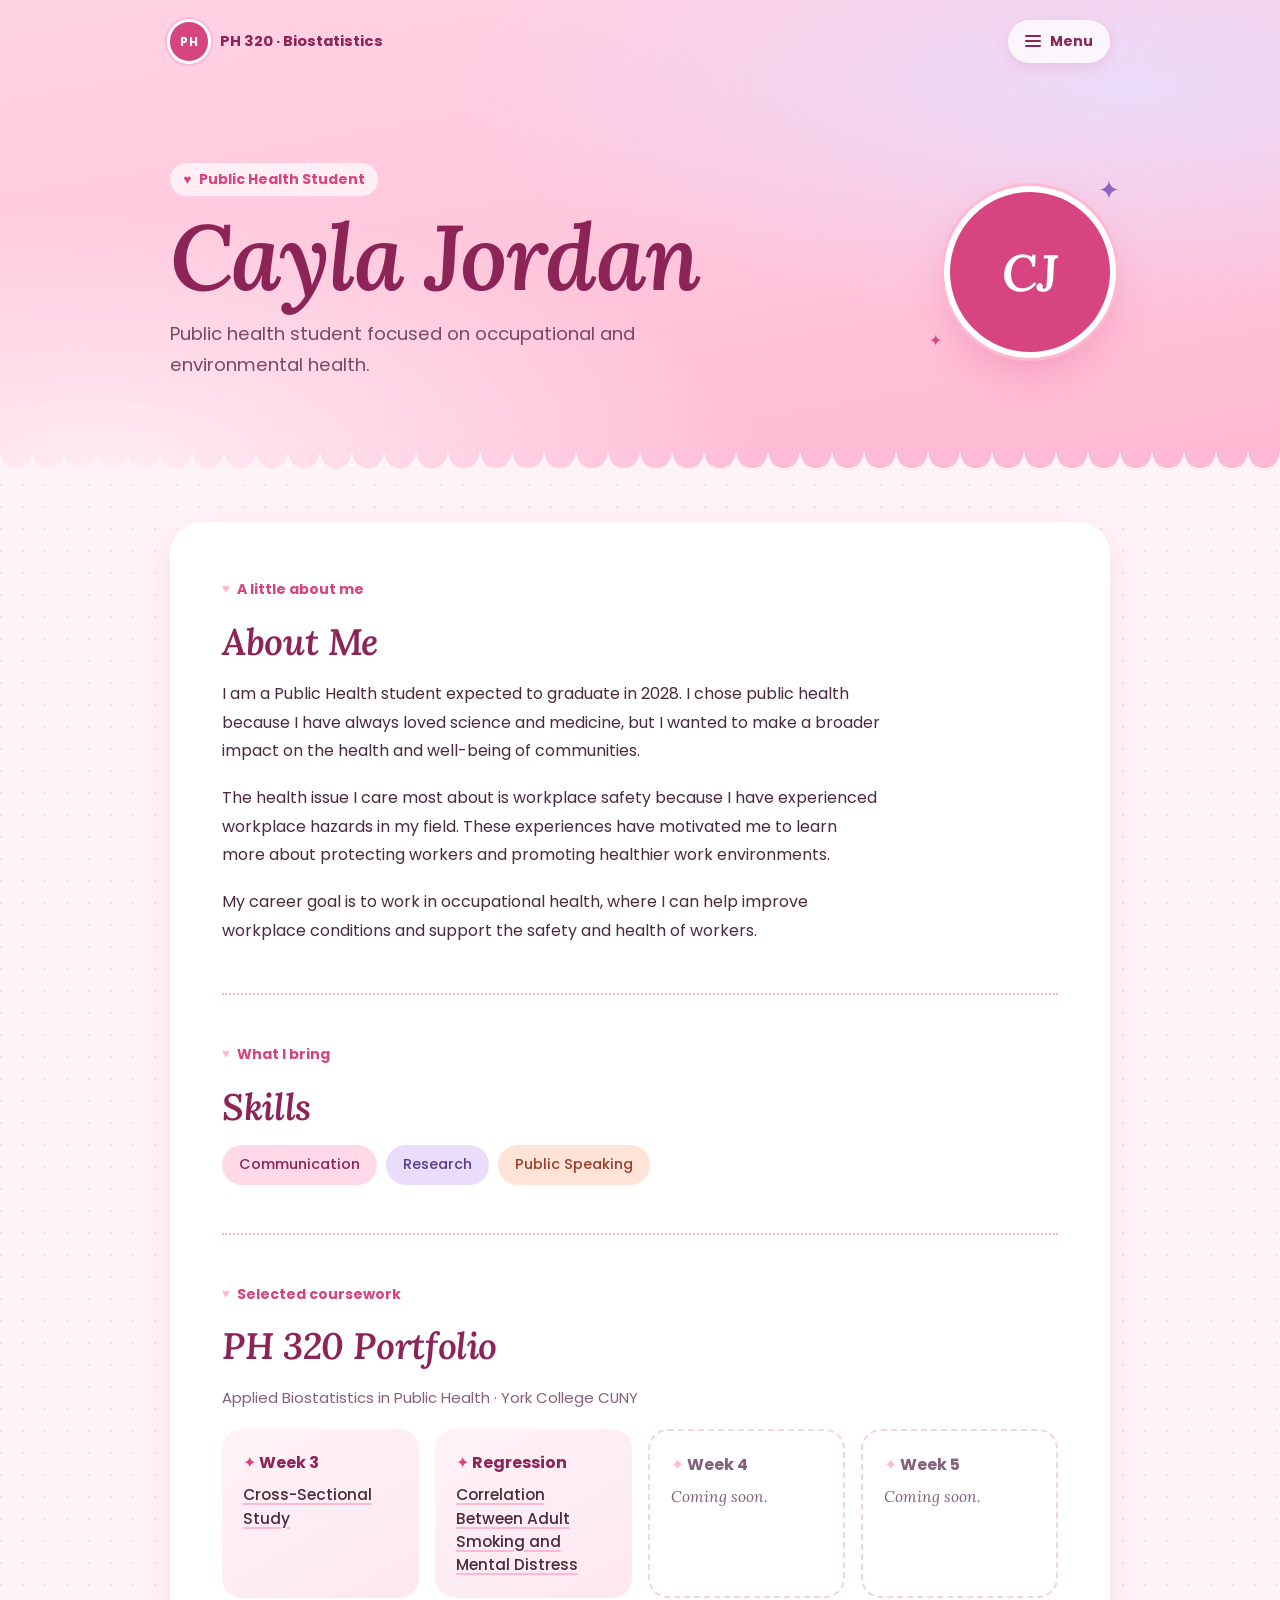
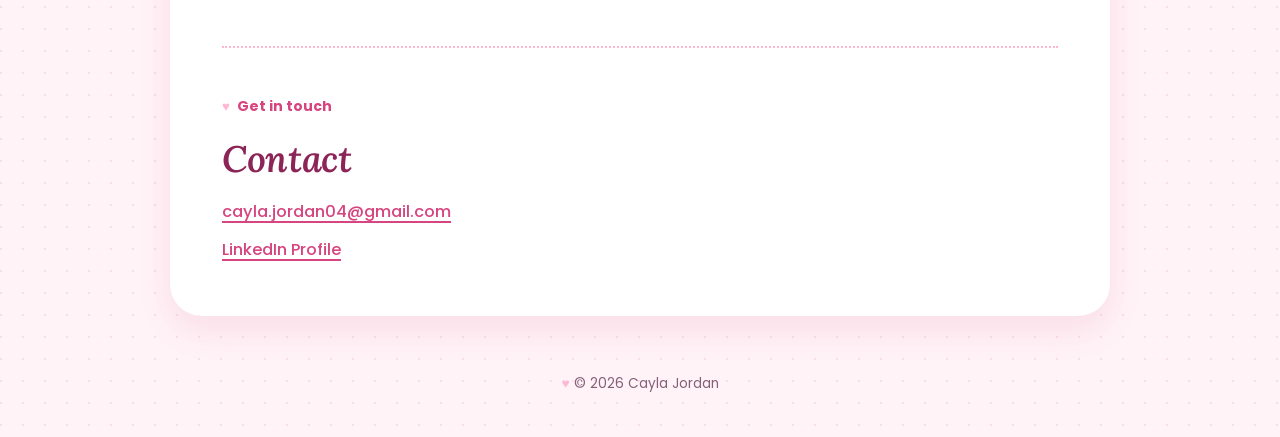
==== commit 1b1b9cdb: "Switch to pink rose-garden theme: blush, rose, lilac, scalloped header, Lora italic + Poppins Co-Aut" ====
--- a/index.html
+++ b/index.html
@@ -3,7 +3,7 @@
 <head>
     <meta charset="UTF-8">
     <meta name="viewport" content="width=device-width, initial-scale=1">
-    <meta name="theme-color" content="#16302b">
+    <meta name="theme-color" content="#ffd9e8">
     <title>Cayla Jordan | Public Health Portfolio</title>
     <link rel="stylesheet" href="site.css">
 </head>
--- a/site.css
+++ b/site.css
@@ -1,7 +1,7 @@
 /* ------------------------------------------------------------------
-   PH 320 portfolio — "Field safety" theme
-   Spruce ink, sage-white paper, one hi-vis amber signal.
-   Fonts are self-hosted from /fonts (Inter + Lora, SIL OFL 1.1).
+   PH 320 portfolio — "Rose garden" theme
+   Blush paper, rose + berry, a touch of lilac, scalloped edges.
+   Fonts are self-hosted from /fonts (Lora + Poppins, SIL OFL 1.1).
    ------------------------------------------------------------------ */
 
 @font-face {
@@ -21,48 +21,47 @@
 }
 
 @font-face {
-  font-family: "Inter";
-  src: url("fonts/Inter-Medium.woff") format("woff");
+  font-family: "Poppins";
+  src: url("fonts/Poppins-Regular.woff") format("woff");
+  font-weight: 400;
+  font-display: swap;
+}
+
+@font-face {
+  font-family: "Poppins";
+  src: url("fonts/Poppins-Medium.woff") format("woff");
   font-weight: 500;
   font-display: swap;
 }
 
 @font-face {
-  font-family: "Inter";
-  src: url("fonts/Inter-SemiBold.woff") format("woff");
+  font-family: "Poppins";
+  src: url("fonts/Poppins-Bold.woff") format("woff");
   font-weight: 600 700;
   font-display: swap;
 }
 
-@font-face {
-  font-family: "Inter Display";
-  src: url("fonts/InterDisplay-ExtraBold.woff") format("woff");
-  font-weight: 800;
-  font-display: swap;
-}
-
 :root {
   color-scheme: light;
 
-  --spruce: #16302b;
-  --spruce-2: #1f4039;
-  --paper: #f2f4f1;
-  --sheet: #fbfcfa;
-  --ink: #1c2b27;
-  --muted: #56675f;
-  --line: #d8e0da;
-  --teal: #1e6b5c;
-  --amber: #f0b429;
-  --amber-soft: #fcf0cc;
-  --on-dark: #e9efe9;
-  --on-dark-muted: #a9bbb2;
-
-  --sans: "Inter", "Helvetica Neue", Arial, sans-serif;
-  --display: "Inter Display", "Inter", "Helvetica Neue", Arial, sans-serif;
+  --blush: #fff3f7;
+  --petal: #ffd9e8;
+  --bubblegum: #ffb8d2;
+  --rose: #d6457f;
+  --berry: #8c2457;
+  --lilac: #eadcfb;
+  --lilac-deep: #8a63c4;
+  --ink: #4a2a3c;
+  --muted: #84607a;
+  --line: #f6d3e2;
+  --white: #fff;
+
+  --sans: "Poppins", "Helvetica Neue", Arial, sans-serif;
   --serif: "Lora", Georgia, "Times New Roman", serif;
 
-  --measure: 68ch;
-  --radius: 6px;
+  --measure: 66ch;
+  --radius: 1.25rem;
+  --soft-shadow: 0 14px 34px rgba(214, 69, 127, 0.12);
 }
 
 *,
@@ -78,66 +77,64 @@
 
 body {
   margin: 0;
-  background: var(--paper);
+  background:
+    radial-gradient(circle at 1px 1px, rgba(214, 69, 127, 0.13) 1.2px, transparent 0) 0 0 / 22px 22px,
+    var(--blush);
   color: var(--ink);
-  font-family: var(--serif);
-  font-size: 1.0625rem;
-  line-height: 1.75;
+  font-family: var(--sans);
+  font-size: 1rem;
+  line-height: 1.8;
   font-synthesis: none;
   text-rendering: optimizeLegibility;
 }
 
 a {
-  color: var(--teal);
-  text-decoration-thickness: 1px;
-  text-underline-offset: 0.2em;
+  color: var(--rose);
+  text-decoration-thickness: 1.5px;
+  text-underline-offset: 0.22em;
 }
 
 a:hover {
-  color: var(--spruce);
-  text-decoration-thickness: 2px;
+  color: var(--berry);
 }
 
 a:focus-visible,
 summary:focus-visible,
 .table-wrap:focus-visible {
-  outline: 3px solid var(--amber);
+  outline: 3px solid var(--lilac-deep);
   outline-offset: 3px;
-  border-radius: 3px;
+  border-radius: 6px;
 }
 
 ::selection {
-  background: var(--amber);
-  color: var(--spruce);
-}
-
-/* ---------- Header: the one loud element ---------- */
+  background: var(--bubblegum);
+  color: var(--berry);
+}
+
+/* ---------- Header with scalloped edge ---------- */
 
 .site-header {
   position: relative;
-  background: var(--spruce);
-  color: var(--on-dark);
-  padding-bottom: 14px;
-}
-
-/* hazard stripe along the bottom edge */
+  padding-bottom: 22px;
+  background:
+    radial-gradient(ellipse at 88% 18%, rgba(234, 220, 251, 0.95), transparent 42%),
+    radial-gradient(ellipse at 8% 100%, rgba(255, 255, 255, 0.7), transparent 40%),
+    linear-gradient(170deg, #ffd3e4 0%, #ffc4da 60%, #ffb8d2 100%);
+}
+
 .site-header::after {
   content: "";
   position: absolute;
-  inset: auto 0 0 0;
-  height: 14px;
-  background: repeating-linear-gradient(
-    -45deg,
-    var(--amber) 0 14px,
-    var(--spruce) 14px 28px
-  );
+  inset: auto 0 -1px 0;
+  height: 22px;
+  background: radial-gradient(circle at 16px 0, transparent 15px, var(--blush) 15.5px) 0 0 / 32px 22px repeat-x;
 }
 
 .nav-bar,
 .hero,
 .page-main,
 .site-footer {
-  width: min(100% - 3rem, 960px);
+  width: min(100% - 3rem, 940px);
   margin-inline: auto;
 }
 
@@ -147,37 +144,30 @@
   justify-content: space-between;
   gap: 1rem;
   padding-block: 1.25rem;
-  border-bottom: 1px solid rgba(233, 239, 233, 0.12);
-  font-family: var(--sans);
 }
 
 .brand {
   display: inline-flex;
   align-items: center;
-  gap: 0.75rem;
-  color: var(--on-dark);
+  gap: 0.7rem;
+  color: var(--berry);
   font-size: 0.92rem;
   font-weight: 600;
-  text-decoration: none;
-}
-
-.brand:hover {
-  color: #fff;
   text-decoration: none;
 }
 
 .brand-mark {
   display: grid;
-  width: 2.2rem;
+  width: 2.4rem;
   aspect-ratio: 1;
   place-items: center;
-  border-radius: 4px;
-  background: var(--amber);
-  color: var(--spruce);
-  font-family: var(--display);
-  font-size: 0.8rem;
-  font-weight: 800;
-  letter-spacing: 0.02em;
+  border-radius: 50%;
+  background: var(--rose);
+  box-shadow: 0 0 0 3px var(--white), 0 0 0 5px var(--bubblegum);
+  color: var(--white);
+  font-size: 0.75rem;
+  font-weight: 700;
+  letter-spacing: 0.03em;
 }
 
 .menu {
@@ -188,21 +178,22 @@
   display: inline-flex;
   align-items: center;
   gap: 0.6rem;
-  padding: 0.5rem 0.9rem;
-  border: 1px solid rgba(233, 239, 233, 0.28);
-  border-radius: var(--radius);
-  color: var(--on-dark);
+  padding: 0.55rem 1.05rem;
+  border-radius: 999px;
+  background: rgba(255, 255, 255, 0.75);
+  box-shadow: 0 4px 14px rgba(214, 69, 127, 0.15);
+  color: var(--berry);
   cursor: pointer;
   font-size: 0.88rem;
   font-weight: 600;
   list-style: none;
-  transition: background-color 140ms ease, border-color 140ms ease;
+  transition: background-color 150ms ease, color 150ms ease;
 }
 
 .menu summary:hover,
 .menu[open] summary {
-  border-color: var(--amber);
-  background: rgba(240, 180, 41, 0.1);
+  background: var(--rose);
+  color: var(--white);
 }
 
 .menu summary::-webkit-details-marker {
@@ -215,7 +206,7 @@
   display: block;
   width: 1rem;
   height: 2px;
-  border-radius: 1px;
+  border-radius: 2px;
   background: currentColor;
 }
 
@@ -240,73 +231,77 @@
 
 .menu-links {
   position: absolute;
-  top: calc(100% + 0.5rem);
+  top: calc(100% + 0.6rem);
   right: 0;
   z-index: 5;
   width: max-content;
   min-width: min(240px, calc(100vw - 1.5rem));
   max-width: min(340px, calc(100vw - 1.5rem));
   margin: 0;
-  padding: 0.4rem;
-  border: 1px solid var(--line);
-  border-top: 3px solid var(--amber);
-  border-radius: 0 0 var(--radius) var(--radius);
-  background: var(--sheet);
-  box-shadow: 0 14px 34px rgba(22, 48, 43, 0.22);
+  padding: 0.5rem;
+  border: 2px solid var(--petal);
+  border-radius: 1.1rem;
+  background: var(--white);
+  box-shadow: var(--soft-shadow);
   list-style: none;
 }
 
 .menu[open] .menu-links {
-  animation: menu-drop 160ms ease-out;
-}
-
-@keyframes menu-drop {
+  animation: menu-pop 180ms ease-out;
+  transform-origin: top right;
+}
+
+@keyframes menu-pop {
   from {
     opacity: 0;
-    transform: translateY(-4px);
+    transform: scale(0.96) translateY(-4px);
   }
 }
 
 .menu-links a {
   display: block;
-  padding: 0.55rem 0.75rem;
-  border-radius: 4px;
+  padding: 0.55rem 0.85rem;
+  border-radius: 0.75rem;
   color: var(--ink);
   font-size: 0.9rem;
-  font-weight: 500;
   line-height: 1.4;
   text-decoration: none;
 }
 
 .menu-links a:hover {
-  background: var(--amber-soft);
-  color: var(--spruce);
+  background: var(--blush);
+  color: var(--rose);
 }
 
 /* ---------- Hero ---------- */
 
 .hero {
-  padding-block: clamp(3rem, 8vw, 5.5rem) clamp(3rem, 7vw, 4.5rem);
+  padding-block: clamp(2.5rem, 7vw, 5rem) clamp(3rem, 7vw, 4.5rem);
 }
 
 .home-hero {
   display: flex;
-  align-items: flex-end;
+  align-items: center;
   justify-content: space-between;
   gap: 2.5rem;
 }
 
 .hero-copy {
-  max-width: 720px;
+  max-width: 680px;
 }
 
 h1,
 h2,
 h3 {
   margin-top: 0;
-  font-family: var(--display);
-  font-weight: 800;
   text-wrap: balance;
+}
+
+h1,
+h2 {
+  font-family: var(--serif);
+  font-style: italic;
+  font-weight: 600;
 }
 
 p {
@@ -315,50 +310,51 @@
 
 .site-header h1 {
   max-width: 18ch;
-  margin-bottom: 1.1rem;
-  color: #fff;
-  font-size: clamp(2.4rem, 7vw, 4.6rem);
-  letter-spacing: -0.035em;
-  line-height: 1.02;
+  margin-bottom: 1rem;
+  color: var(--berry);
+  font-size: clamp(2.3rem, 6.5vw, 4.2rem);
+  letter-spacing: -0.02em;
+  line-height: 1.08;
 }
 
 .home-hero h1 {
-  font-size: clamp(3rem, 10vw, 6.25rem);
-  letter-spacing: -0.045em;
-  line-height: 0.95;
+  font-size: clamp(3rem, 9.5vw, 5.75rem);
+  line-height: 1;
 }
 
 .eyebrow {
-  display: flex;
+  display: inline-flex;
   align-items: center;
-  gap: 0.6rem;
-  margin: 0 0 0.75rem;
-  color: var(--teal);
-  font-family: var(--sans);
+  gap: 0.45rem;
+  margin: 0 0 0.85rem;
+  color: var(--rose);
   font-size: 0.88rem;
   font-weight: 600;
-  letter-spacing: 0.005em;
 }
 
 .eyebrow::before {
-  content: "";
-  width: 1.4rem;
-  height: 3px;
-  flex: none;
-  background: var(--amber);
+  content: "\2665";
+  color: var(--bubblegum);
+  font-size: 0.95em;
 }
 
 .site-header .eyebrow {
-  color: var(--amber);
+  padding: 0.25rem 0.85rem;
+  border-radius: 999px;
+  background: rgba(255, 255, 255, 0.7);
+}
+
+.site-header .eyebrow::before {
+  color: var(--rose);
 }
 
 .hero-description,
 .meta {
-  max-width: 56ch;
+  max-width: 54ch;
   margin-bottom: 0;
-  color: var(--on-dark-muted);
-  font-size: clamp(1.08rem, 2vw, 1.25rem);
-  line-height: 1.6;
+  color: #7a4a63;
+  font-size: clamp(1.02rem, 2vw, 1.15rem);
+  line-height: 1.7;
 }
 
 .meta {
@@ -370,67 +366,89 @@
   display: flex;
   flex-wrap: wrap;
   gap: 0.5rem;
-  margin: 1.6rem 0 0;
+  margin: 1.5rem 0 0;
   padding: 0;
   list-style: none;
 }
 
 .study-tags li {
-  padding: 0.3rem 0.7rem;
-  border: 1px solid rgba(233, 239, 233, 0.25);
-  border-radius: 4px;
-  color: var(--on-dark);
-  font-family: var(--sans);
+  padding: 0.3rem 0.85rem;
+  border-radius: 999px;
+  background: var(--white);
+  color: var(--berry);
   font-size: 0.82rem;
   font-weight: 500;
 }
 
-/* hard-hat sticker */
+/* initials in a scalloped badge */
 .initials-circle {
+  position: relative;
   display: grid;
-  width: 9.5rem;
-  flex: 0 0 9.5rem;
+  width: 10rem;
+  flex: 0 0 10rem;
   aspect-ratio: 1;
   place-items: center;
   border-radius: 50%;
-  background: var(--amber);
-  box-shadow: inset 0 0 0 6px var(--spruce), inset 0 0 0 8px var(--amber);
-  color: var(--spruce);
-  font-family: var(--display);
-  font-size: 2.9rem;
-  font-weight: 800;
-  letter-spacing: -0.04em;
-  transform: rotate(-6deg);
+  background: var(--rose);
+  box-shadow: 0 0 0 6px var(--white), 0 0 0 9px var(--bubblegum), 0 18px 40px rgba(214, 69, 127, 0.3);
+  color: var(--white);
+  font-family: var(--serif);
+  font-size: 3.2rem;
+  font-style: italic;
+  font-weight: 600;
+}
+
+.initials-circle::before,
+.initials-circle::after {
+  position: absolute;
+  color: var(--lilac-deep);
+  content: "\2726";
+  line-height: 1;
+}
+
+.initials-circle::before {
+  top: -0.9rem;
+  right: -0.6rem;
+  font-size: 1.6rem;
+}
+
+.initials-circle::after {
+  bottom: 0.2rem;
+  left: -1.3rem;
+  color: var(--rose);
+  font-size: 1rem;
 }
 
 /* ---------- Main content ---------- */
 
 .page-main {
-  margin-block: clamp(2.5rem, 6vw, 4rem) 3.5rem;
+  margin-block: clamp(1.5rem, 5vw, 3rem) 3.5rem;
+  padding: clamp(1.5rem, 5vw, 3.25rem);
+  border-radius: 2rem;
+  background: var(--white);
+  box-shadow: var(--soft-shadow);
 }
 
 .page-main > section + section,
 .article-section + .article-section {
-  margin-top: 3.25rem;
+  margin-top: 3rem;
   padding-top: 2.75rem;
-  border-top: 1px solid var(--line);
+  border-top: 2px dotted var(--bubblegum);
 }
 
 .page-main h2 {
-  margin-bottom: 1.1rem;
-  color: var(--spruce);
-  font-size: clamp(1.6rem, 3.4vw, 2.2rem);
-  letter-spacing: -0.03em;
-  line-height: 1.15;
+  margin-bottom: 1rem;
+  color: var(--berry);
+  font-size: clamp(1.7rem, 3.6vw, 2.3rem);
+  letter-spacing: -0.01em;
+  line-height: 1.2;
 }
 
 .page-main h3 {
-  margin-bottom: 0.4rem;
-  color: var(--spruce);
-  font-family: var(--sans);
+  margin-bottom: 0.35rem;
+  color: var(--berry);
   font-size: 1rem;
-  font-weight: 700;
-  letter-spacing: -0.005em;
+  font-weight: 600;
 }
 
 .page-main p,
@@ -449,14 +467,12 @@
 .card,
 .copy-card {
   max-width: calc(var(--measure) + 3rem);
-  padding: 0;
 }
 
 .section-intro {
   margin-bottom: 1.5rem;
   color: var(--muted);
-  font-family: var(--sans);
-  font-size: 0.95rem;
+  font-size: 0.93rem;
 }
 
 /* skills */
@@ -467,64 +483,74 @@
 }
 
 .skill {
-  padding: 0.45rem 0.9rem;
-  border: 1px solid var(--spruce);
-  border-radius: 4px;
-  background: var(--sheet);
-  color: var(--spruce);
-  font-family: var(--sans);
+  padding: 0.45rem 1.05rem;
+  border-radius: 999px;
+  background: var(--petal);
+  color: var(--berry);
   font-size: 0.9rem;
-  font-weight: 600;
+  font-weight: 500;
+}
+
+.skill:nth-child(3n + 2) {
+  background: var(--lilac);
+  color: #5b3b8c;
+}
+
+.skill:nth-child(3n) {
+  background: #ffe3d6;
+  color: #9a3f2c;
 }
 
 /* portfolio */
 .portfolio-grid {
   display: grid;
-  grid-template-columns: repeat(auto-fit, minmax(min(100%, 210px), 1fr));
+  grid-template-columns: repeat(auto-fit, minmax(min(100%, 170px), 1fr));
   gap: 1rem;
 }
 
 .portfolio-card {
   position: relative;
-  display: flex;
-  flex-direction: column;
-  padding: 1.15rem 1.2rem 1.25rem;
-  border: 1px solid var(--line);
-  border-top: 4px solid var(--spruce);
+  padding: 1.25rem 1.3rem 1.35rem;
   border-radius: var(--radius);
-  background: var(--sheet);
-  transition: border-color 140ms ease, background-color 140ms ease;
+  background: linear-gradient(150deg, var(--blush), #fde7f0);
+  transition: transform 160ms ease, box-shadow 160ms ease;
 }
 
 .portfolio-card:has(a):hover {
-  border-top-color: var(--amber);
-  background: #fff;
+  transform: translateY(-3px);
+  box-shadow: var(--soft-shadow);
+}
+
+.portfolio-card h3::before {
+  content: "\2726  ";
+  color: var(--rose);
 }
 
 .portfolio-card p {
   margin-bottom: 0;
-  font-size: 1rem;
-  line-height: 1.45;
+  font-size: 0.97rem;
+  line-height: 1.5;
 }
 
 .portfolio-card a {
   color: var(--ink);
-  font-weight: 600;
-  text-decoration-color: var(--amber);
+  font-weight: 500;
+  text-decoration-color: var(--bubblegum);
   text-decoration-thickness: 2px;
 }
 
-/* make the whole card clickable */
+.portfolio-card a:hover {
+  color: var(--rose);
+}
+
 .portfolio-card a::after {
   content: "";
   position: absolute;
   inset: 0;
 }
 
-/* placeholder weeks read as empty slots */
 .portfolio-card:not(:has(a)) {
-  border-style: dashed;
-  border-top: 1px dashed #b9c6bf;
+  border: 2px dashed var(--line);
   background: transparent;
   color: var(--muted);
 }
@@ -533,7 +559,12 @@
   color: var(--muted);
 }
 
+.portfolio-card:not(:has(a)) h3::before {
+  color: var(--bubblegum);
+}
+
 .portfolio-card:not(:has(a)) p {
+  font-family: var(--serif);
   font-style: italic;
 }
 
@@ -542,9 +573,8 @@
   display: block;
   width: fit-content;
   margin-bottom: 0.5rem;
-  font-family: var(--sans);
-  font-size: 1.05rem;
-  font-weight: 600;
+  font-size: 1.02rem;
+  font-weight: 500;
   overflow-wrap: anywhere;
 }
 
@@ -556,9 +586,8 @@
 
 .table-wrap {
   overflow-x: auto;
-  border: 1px solid var(--line);
+  border: 2px solid var(--petal);
   border-radius: var(--radius);
-  background: var(--sheet);
   -webkit-overflow-scrolling: touch;
 }
 
@@ -566,14 +595,14 @@
   width: 100%;
   min-width: 660px;
   border-collapse: collapse;
-  font-family: var(--sans);
-  font-size: 0.92rem;
-  line-height: 1.45;
+  font-size: 0.9rem;
+  line-height: 1.5;
   text-align: left;
 }
 
 caption {
-  padding: 0.85rem 1rem;
+  padding: 0.85rem 1.1rem;
+  background: var(--blush);
   color: var(--muted);
   font-size: 0.85rem;
   text-align: left;
@@ -581,24 +610,23 @@
 
 th,
 td {
-  padding: 0.8rem 0.9rem;
+  padding: 0.8rem 1rem;
+  vertical-align: middle;
+}
+
+th {
+  background: var(--petal);
+  color: var(--berry);
+  font-size: 0.82rem;
+  font-weight: 600;
+}
+
+tbody tr + tr td {
   border-top: 1px solid var(--line);
-  vertical-align: middle;
-}
-
-th {
-  background: var(--spruce);
-  color: var(--on-dark);
-  font-size: 0.82rem;
-  font-weight: 600;
-}
-
-tbody tr:nth-child(even) {
-  background: #f4f7f4;
 }
 
 tbody tr:hover {
-  background: var(--amber-soft);
+  background: var(--blush);
 }
 
 td:not(:first-child) {
@@ -607,13 +635,13 @@
 }
 
 td strong {
-  color: var(--spruce);
-  font-weight: 700;
+  color: var(--berry);
+  font-weight: 600;
 }
 
 .writeups {
   display: grid;
-  gap: 1.1rem;
+  gap: 0.9rem;
   margin: 1.5rem 0 0;
   padding: 0;
   list-style: none;
@@ -622,25 +650,27 @@
 
 .writeups li {
   position: relative;
-  padding: 0.1rem 0 0 3rem;
+  max-width: calc(var(--measure) + 4rem);
+  padding: 1rem 1.25rem 1rem 3.9rem;
+  border-radius: var(--radius);
+  background: var(--blush);
   counter-increment: result;
 }
 
 .writeups li::before {
   position: absolute;
-  top: 0.15rem;
-  left: 0;
+  top: 1rem;
+  left: 1.1rem;
   display: grid;
   width: 1.9rem;
   aspect-ratio: 1;
   place-items: center;
   border-radius: 50%;
-  background: var(--spruce);
-  color: var(--amber);
+  background: var(--rose);
+  color: var(--white);
   content: counter(result);
-  font-family: var(--display);
-  font-size: 0.85rem;
-  font-weight: 800;
+  font-size: 0.82rem;
+  font-weight: 600;
 }
 
 .writeups p {
@@ -650,12 +680,13 @@
 .plain-words {
   max-width: calc(var(--measure) + 3rem);
   margin: 1.4rem 0 0;
-  padding: 1.25rem 1.5rem;
-  border-left: 5px solid var(--amber);
-  border-radius: 0 var(--radius) var(--radius) 0;
-  background: var(--amber-soft);
-  color: var(--spruce);
-  font-size: 1.12rem;
+  padding: 1.4rem 1.6rem;
+  border-radius: var(--radius);
+  background: linear-gradient(135deg, var(--petal), var(--lilac));
+  color: var(--berry);
+  font-family: var(--serif);
+  font-size: 1.15rem;
+  font-style: italic;
   line-height: 1.65;
 }
 
@@ -667,7 +698,7 @@
 .limitations {
   max-width: calc(var(--measure) + 3rem);
   padding: 1.25rem 1.5rem;
-  border: 1px dashed #b9c6bf;
+  border: 2px dashed var(--line);
   border-radius: var(--radius);
   color: var(--muted);
 }
@@ -678,45 +709,48 @@
   height: auto;
   margin: 1.5rem 0;
   padding: 0.5rem;
-  border: 1px solid var(--line);
+  border: 2px solid var(--petal);
   border-radius: var(--radius);
-  background: #fff;
+  background: var(--white);
 }
 
 .back-link {
   display: inline-flex;
   align-items: center;
   gap: 0.45rem;
-  margin-top: 3rem;
-  padding: 0.55rem 1rem;
-  border-radius: var(--radius);
-  background: var(--spruce);
-  color: var(--on-dark);
-  font-family: var(--sans);
+  margin-top: 2.75rem;
+  padding: 0.6rem 1.2rem;
+  border-radius: 999px;
+  background: var(--rose);
+  color: var(--white);
   font-size: 0.92rem;
   font-weight: 600;
   text-decoration: none;
+  transition: background-color 150ms ease;
 }
 
 .back-link:hover {
-  background: var(--spruce-2);
-  color: #fff;
-  text-decoration: none;
+  background: var(--berry);
+  color: var(--white);
 }
 
 /* ---------- Footer ---------- */
 
 .site-footer {
-  padding: 1.5rem 0 2.5rem;
-  border-top: 1px solid var(--line);
+  padding: 0 0 2.5rem;
   color: var(--muted);
-  font-family: var(--sans);
+  text-align: center;
 }
 
 .site-footer small {
   display: block;
   font-size: 0.85rem;
   line-height: 1.8;
+}
+
+.site-footer small:first-child::before {
+  content: "\2665  ";
+  color: var(--bubblegum);
 }
 
 /* ---------- Responsive ---------- */
@@ -726,30 +760,34 @@
   .hero,
   .page-main,
   .site-footer {
-    width: min(100% - 2rem, 960px);
+    width: min(100% - 1.5rem, 940px);
   }
 
   .home-hero {
     flex-direction: column-reverse;
     align-items: flex-start;
-    gap: 1.5rem;
+    gap: 1.75rem;
   }
 
   .initials-circle {
-    width: 5.5rem;
-    flex-basis: 5.5rem;
-    font-size: 1.7rem;
-    box-shadow: inset 0 0 0 4px var(--spruce), inset 0 0 0 6px var(--amber);
+    width: 6rem;
+    flex-basis: 6rem;
+    font-size: 2rem;
+    box-shadow: 0 0 0 4px var(--white), 0 0 0 6px var(--bubblegum), 0 12px 26px rgba(214, 69, 127, 0.28);
+  }
+
+  .initials-circle::after {
+    display: none;
+  }
+
+  .page-main {
+    border-radius: 1.5rem;
   }
 }
 
 @media (max-width: 420px) {
   .brand > span:last-child {
     font-size: 0.85rem;
-  }
-
-  .menu-links {
-    right: 0;
   }
 }
 
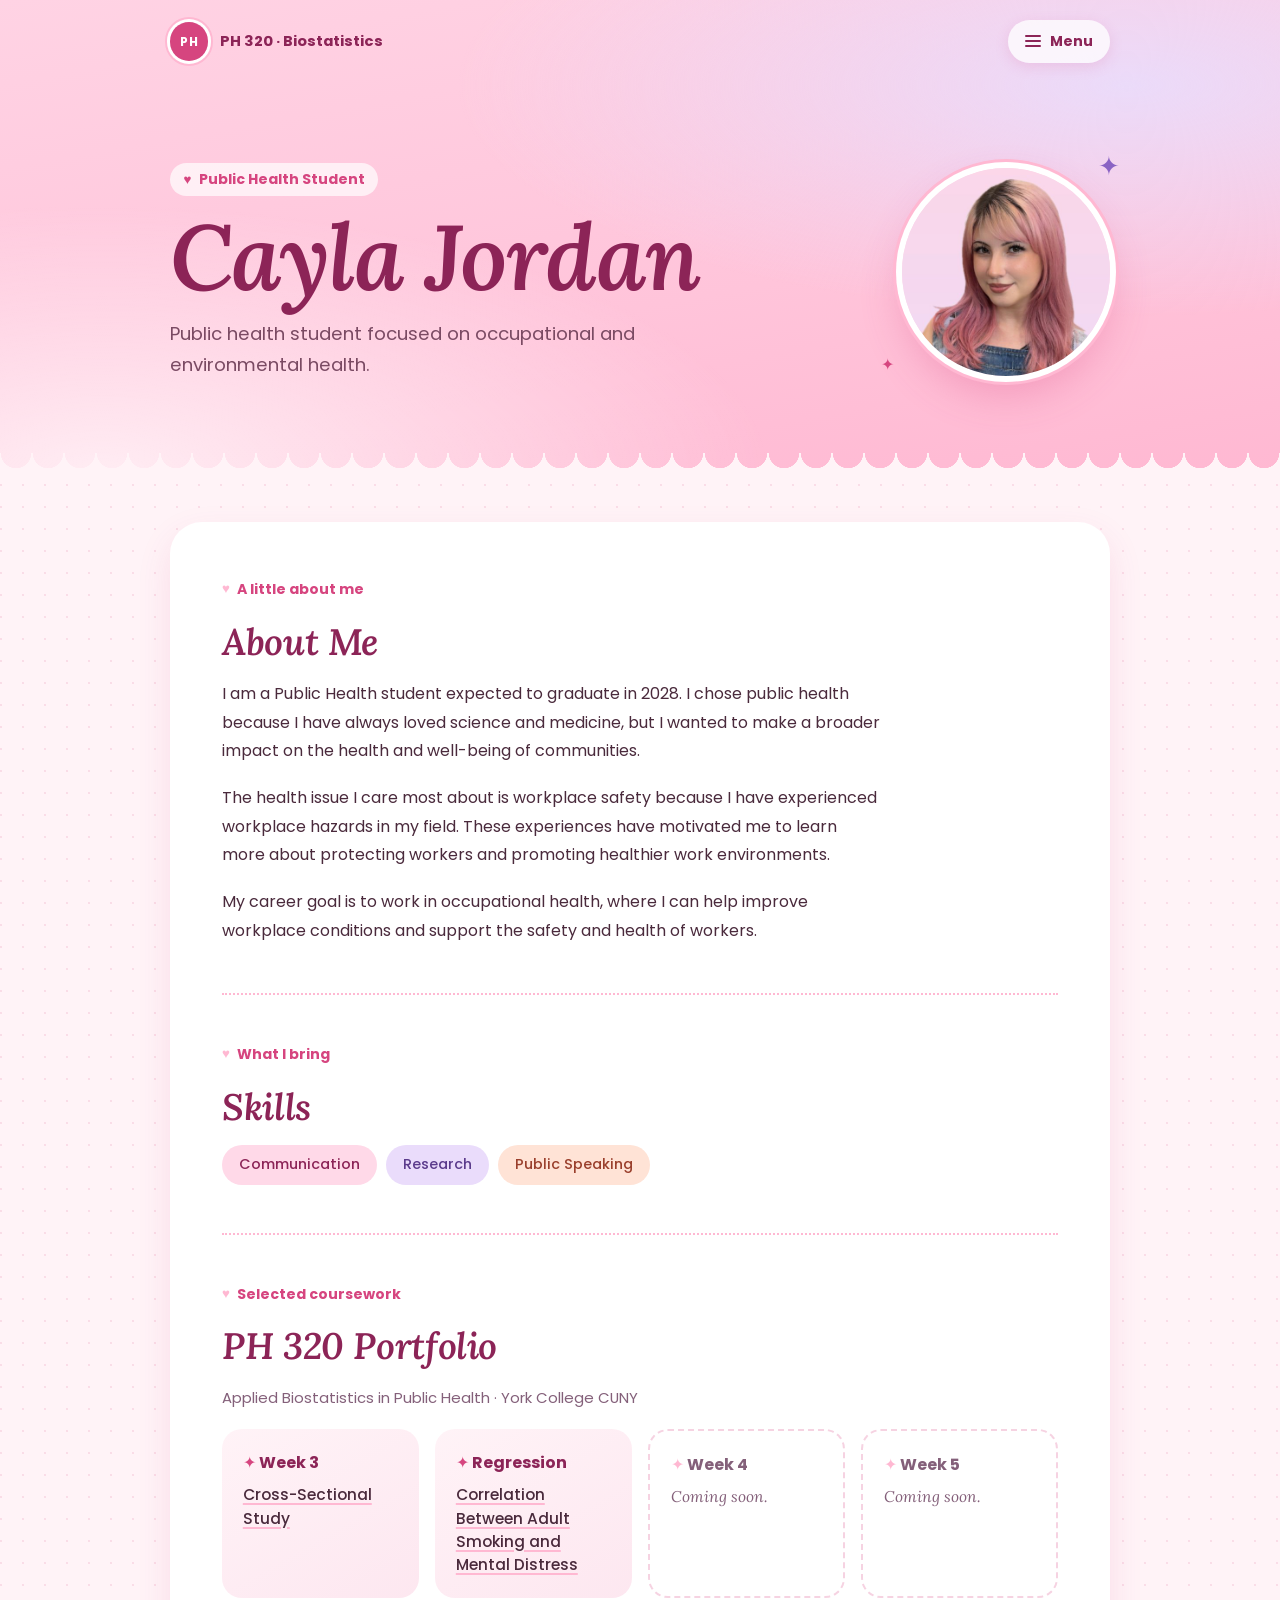
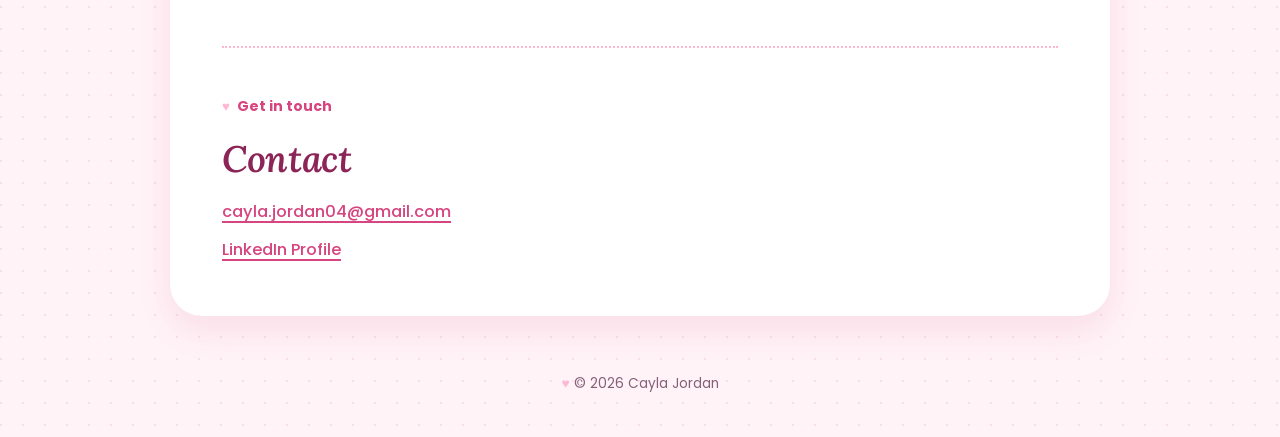
==== commit 7386c409: "Add profile photo to home page hero Co-Authored-By: Claude Opus 5.5 <noreply@anthropic.com> Claude-S" ====
--- a/index.html
+++ b/index.html
@@ -37,7 +37,7 @@
                 <h1>Cayla Jordan</h1>
                 <p class="hero-description">Public health student focused on occupational and environmental health.</p>
             </div>
-            <div class="initials-circle" aria-label="Cayla Jordan">CJ</div>
+            <div class="initials-circle portrait"><img src="cayla.jpg" alt="Photo of Cayla Jordan" width="480" height="480"></div>
         </div>
     </header>
 
--- a/site.css
+++ b/site.css
@@ -419,6 +419,21 @@
   font-size: 1rem;
 }
 
+/* photo version of the badge */
+.portrait {
+  width: 13rem;
+  flex-basis: 13rem;
+  background: var(--petal);
+}
+
+.portrait img {
+  display: block;
+  width: 100%;
+  height: 100%;
+  border-radius: 50%;
+  object-fit: cover;
+}
+
 /* ---------- Main content ---------- */
 
 .page-main {
@@ -780,6 +795,11 @@
     display: none;
   }
 
+  .portrait {
+    width: 8.5rem;
+    flex-basis: 8.5rem;
+  }
+
   .page-main {
     border-radius: 1.5rem;
   }
